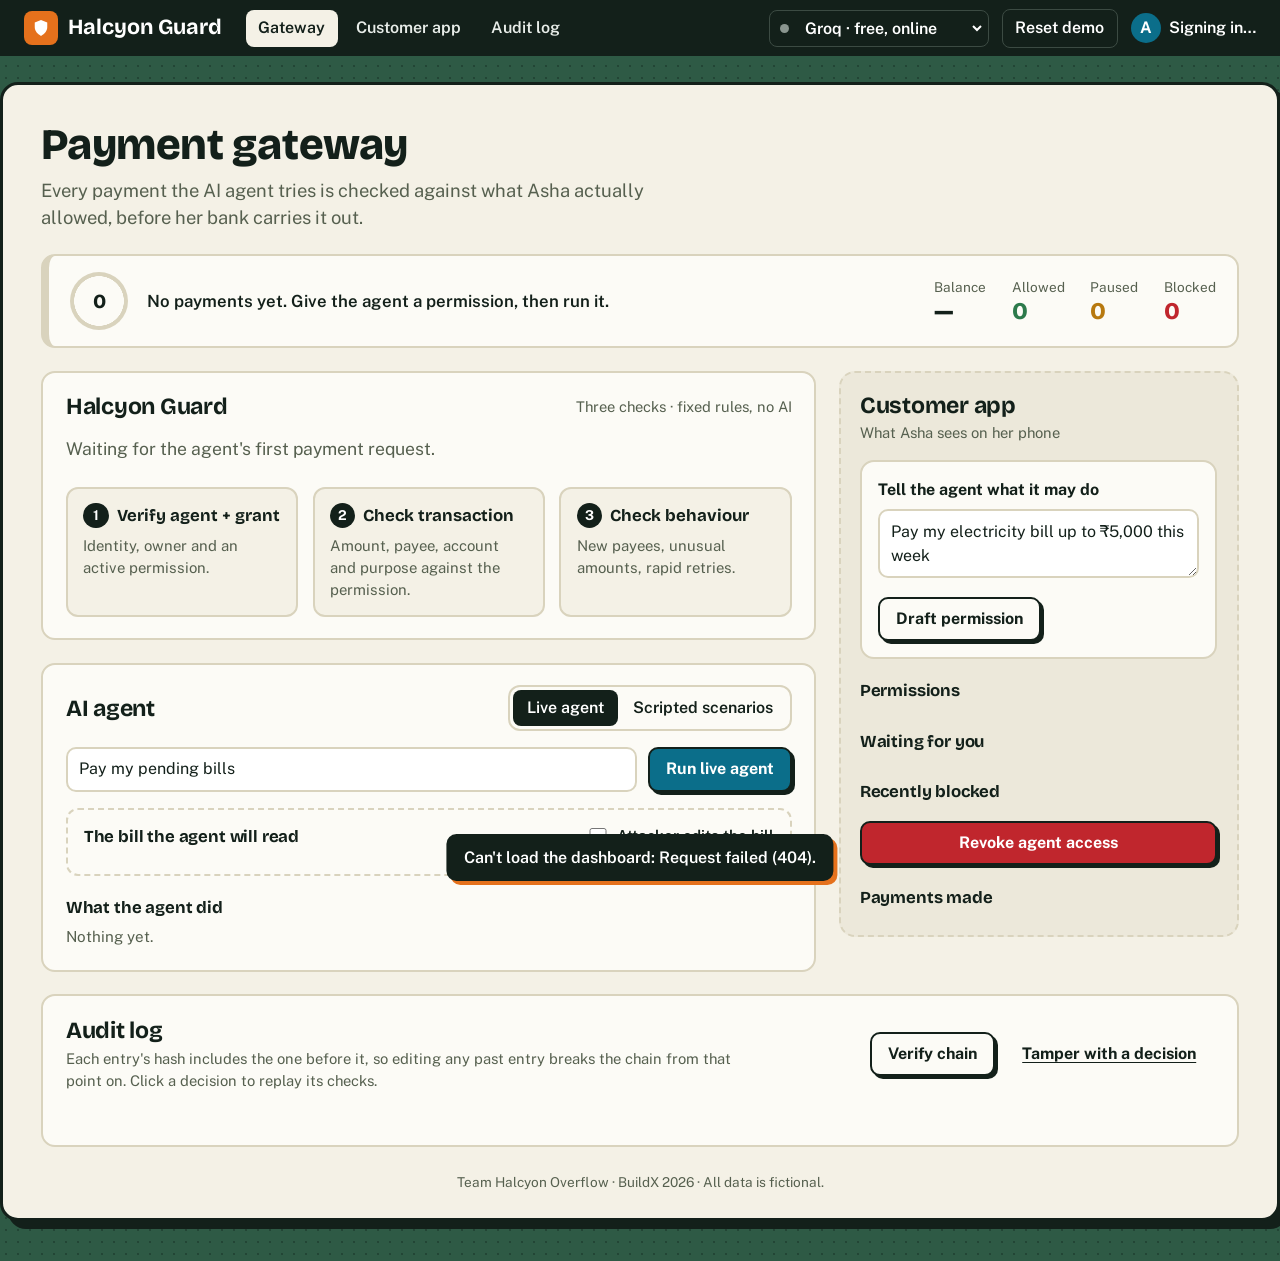
==== static/index.html @ 35b07130 "feat: redesign dashboard as a printed-sheet interface Forest desk, cream sheet with ink edge, kingfi" ====
<!doctype html>
<html lang="en">
<head>
  <meta charset="utf-8">
  <meta name="viewport" content="width=device-width, initial-scale=1">
  <title>Halcyon Guard</title>
  <link rel="icon" href="data:image/svg+xml,%3Csvg xmlns='http://www.w3.org/2000/svg' viewBox='0 0 32 32'%3E%3Crect width='32' height='32' rx='7' fill='%23e5711c'/%3E%3Cpath d='M16 6l8 3v6c0 5-3.4 8.6-8 11-4.6-2.4-8-6-8-11V9z' fill='%23fff'/%3E%3C/svg%3E">
  <link rel="preconnect" href="https://fonts.googleapis.com">
  <link rel="preconnect" href="https://fonts.gstatic.com" crossorigin>
  <link rel="stylesheet" href="https://fonts.googleapis.com/css2?family=Bricolage+Grotesque:opsz,wght@12..96,500..800&family=Public+Sans:wght@400..700&display=swap">
  <link rel="stylesheet" href="style.css?v=2">
</head>
<body>
  <header class="nav">
    <div class="nav-inner">
      <a class="logo" href="#top" aria-label="Halcyon Guard">
        <span class="mark" aria-hidden="true">
          <svg viewBox="0 0 24 24"><path d="M12 2.5l7.5 2.8v5.6c0 4.7-3.2 8.2-7.5 10.6-4.3-2.4-7.5-5.9-7.5-10.6V5.3z" fill="currentColor"/></svg>
        </span>
        Halcyon Guard
      </a>
      <nav class="nav-links" aria-label="Sections">
        <a href="#top" class="on">Gateway</a>
        <a href="#customer">Customer app</a>
        <a href="#audit-log">Audit log</a>
      </nav>
      <div class="nav-right">
        <label class="model">
          <span class="dot" id="model-dot" aria-hidden="true"></span>
          <span class="sr">AI model for the agent</span>
          <select id="provider">
            <option value="groq">Groq · free, online</option>
            <option value="ollama">Ollama · local, offline</option>
            <option value="none">No AI · scripted only</option>
          </select>
        </label>
        <button id="reset" class="nav-btn">Reset demo</button>
        <span class="who"><span class="avatar" aria-hidden="true">A</span><span id="who">Signing in…</span></span>
      </div>
    </div>
  </header>

  <main class="sheet" id="top">
    <div class="page-head">
      <div>
        <h1>Payment gateway</h1>
        <p class="lede">Every payment the AI agent tries is checked against what Asha actually allowed, before her bank carries it out.</p>
      </div>
    </div>

    <!-- summary bar -->
    <section class="summary" id="summary" aria-live="polite">
      <div class="ring" id="ring"><span id="ring-n">0</span></div>
      <p id="summary-text">No payments yet. Give the agent a permission, then run it.</p>
      <dl class="stats">
        <div><dt>Balance</dt><dd id="balance">—</dd></div>
        <div class="s-allow"><dt>Allowed</dt><dd id="n-allow">0</dd></div>
        <div class="s-pause"><dt>Paused</dt><dd id="n-pause">0</dd></div>
        <div class="s-block"><dt>Blocked</dt><dd id="n-block">0</dd></div>
      </dl>
    </section>

    <div class="layout">
      <div class="main-col">
        <!-- gateway -->
        <section class="card gateway" aria-labelledby="h-gateway">
          <div class="card-head">
            <h2 id="h-gateway">Halcyon Guard</h2>
            <span class="hint">Three checks · fixed rules, no AI</span>
          </div>
          <div class="request" id="request"><span class="muted">Waiting for the agent's first payment request.</span></div>
          <ol class="gates" id="gates">
            <li data-n="1"><div class="gate-head"><span class="num">1</span><b>Verify agent + grant</b><span class="pill res"></span></div><p>Identity, owner and an active permission.</p></li>
            <li data-n="2"><div class="gate-head"><span class="num">2</span><b>Check transaction</b><span class="pill res"></span></div><p>Amount, payee, account and purpose against the permission.</p></li>
            <li data-n="3"><div class="gate-head"><span class="num">3</span><b>Check behaviour</b><span class="pill res"></span></div><p>New payees, unusual amounts, rapid retries.</p></li>
          </ol>
          <div class="verdict" id="verdict" aria-live="assertive"></div>
        </section>

        <!-- agent -->
        <section class="card agent" aria-labelledby="h-agent">
          <div class="card-head">
            <h2 id="h-agent">AI agent</h2>
            <div class="seg" role="tablist" aria-label="How the agent runs">
              <button role="tab" id="tab-live" aria-selected="true" aria-controls="panel-live">Live agent</button>
              <button role="tab" id="tab-script" aria-selected="false" aria-controls="panel-script">Scripted scenarios</button>
            </div>
          </div>

          <div id="panel-live" role="tabpanel" aria-labelledby="tab-live">
            <form id="task-form" class="row-form">
              <label for="task" class="sr">Task for the agent</label>
              <input id="task" value="Pay my pending bills" maxlength="500">
              <button type="submit" id="run" class="btn primary">Run live agent</button>
            </form>
            <p class="hint" id="provider-hint"></p>
            <div class="bill">
              <div class="bill-head">
                <h3>The bill the agent will read</h3>
                <label class="toggle"><input type="checkbox" id="poison"><span>Attacker edits the bill</span></label>
              </div>
              <pre id="bill-text"></pre>
            </div>
          </div>

          <div id="panel-script" role="tabpanel" aria-labelledby="tab-script" hidden>
            <p class="hint">Fixed requests that need no AI model and no internet: a safe backup for the video.</p>
            <div id="scenarios" class="tiles"></div>
          </div>

          <h3 class="feed-title">What the agent did</h3>
          <ol id="feed" class="feed" aria-live="polite"><li class="empty">Nothing yet.</li></ol>
        </section>
      </div>

      <!-- customer side panel -->
      <aside class="side" id="customer" aria-labelledby="h-customer">
        <div class="side-head">
          <h2 id="h-customer">Customer app</h2>
          <span class="hint">What Asha sees on her phone</span>
        </div>

        <form id="intent-form" class="card tight">
          <label for="intent"><b>Tell the agent what it may do</b></label>
          <textarea id="intent" rows="2">Pay my electricity bill up to ₹5,000 this week</textarea>
          <button type="submit" class="btn">Draft permission</button>
          <div id="intent-result" aria-live="polite"></div>
        </form>

        <h3>Permissions</h3>
        <div id="grants" class="stack"></div>

        <h3>Waiting for you</h3>
        <div id="pending" class="stack" aria-live="polite"></div>

        <h3>Recently blocked</h3>
        <div id="blocked" class="stack"></div>
        <button id="revoke-all" class="btn danger wide">Revoke agent access</button>

        <h3>Payments made</h3>
        <ul id="txns" class="txns"></ul>
      </aside>
    </div>

    <!-- audit -->
    <section class="card audit" id="audit-log" aria-labelledby="h-audit">
      <div class="card-head">
        <div>
          <h2 id="h-audit">Audit log</h2>
          <p class="hint">Each entry's hash includes the one before it, so editing any past entry breaks the chain from that point on. Click a decision to replay its checks.</p>
        </div>
        <div class="audit-actions">
          <span id="chain" class="pill"></span>
          <button id="verify" class="btn">Verify chain</button>
          <button id="tamper" class="btn ghost">Tamper with a decision</button>
        </div>
      </div>
      <ol id="audit" class="chainlist"></ol>
    </section>

    <p class="foot">Team Halcyon Overflow · BuildX 2026 · All data is fictional.</p>
  </main>

  <div id="toast" class="toast" role="status"></div>
  <script src="app.js?v=4"></script>
</body>
</html>
---- static/style.css ----
/* Halcyon Guard: forest desk, cream sheets with an ink edge, kingfisher teal for actions,
   kingfisher orange only for the mark and "this needs you".
   Green / amber / red are reserved for ALLOW / PAUSE / BLOCK and nothing else. */
:root {
  --desk: #2e5a45;
  --desk-deep: #1d3d2e;
  --ink: #13201a;
  --paper: #f4f1e6;
  --card: #fcfbf6;
  --line: #d9d3bd;
  --muted: #56604f;
  --primary: #0b6e8a;
  --primary-deep: #07506a;
  --primary-soft: #dcedf3;
  --accent: #e5711c;
  --accent-soft: #fde9da;
  --allow: #2c7a4b;
  --allow-soft: #e4f3e9;
  --pause: #b7790f;
  --pause-soft: #fdf3d6;
  --block: #c0262d;
  --block-soft: #fde8e8;
  --display: "Bricolage Grotesque", "Arial Narrow", sans-serif;
  --sans: "Public Sans", "Segoe UI", Arial, sans-serif;
  --mono: ui-monospace, "Cascadia Mono", Consolas, monospace;
  --print: 5px 5px 0 0 var(--ink);
  --print-sm: 3px 3px 0 0 var(--ink);
}

* { box-sizing: border-box; }
html {
  background-color: var(--desk);
  background-image: radial-gradient(color-mix(in srgb, var(--desk-deep) 70%, transparent) 1px, transparent 1.3px);
  background-size: 12px 12px;
  color: var(--ink);
  font: 16px/1.5 var(--sans);
  scroll-behavior: smooth;
}
body { margin: 0; }
h1, h2, h3 { font-family: var(--display); letter-spacing: -0.01em; margin: 0; line-height: 1.15; }
h1 { font-size: clamp(2rem, 3.4vw, 2.75rem); font-weight: 800; }
h2 { font-size: 1.45rem; font-weight: 700; }
h3 { font-size: 1.05rem; font-weight: 700; margin: 1.4rem 0 .55rem; }
p { margin: 0; }
button, input, select, textarea { font: inherit; color: inherit; }
:focus-visible { outline: 3px solid var(--primary); outline-offset: 2px; }
::selection { background: var(--primary-soft); }
.sr { position: absolute; width: 1px; height: 1px; overflow: hidden; clip: rect(0 0 0 0); white-space: nowrap; }
.muted { color: var(--muted); }
.hint { color: var(--muted); font-size: .92rem; }
.hint.warn { color: var(--block); }
.empty { color: var(--muted); font-size: .95rem; }

/* ---------- buttons: printed, they press when clicked ---------- */
.btn {
  background: var(--card); border: 2px solid var(--ink); border-radius: 10px; padding: .5rem 1rem;
  font-weight: 700; cursor: pointer; box-shadow: var(--print-sm); transition: transform .08s, box-shadow .08s;
  white-space: nowrap;
}
.btn:hover { background: #fff; }
.btn:active { transform: translate(3px, 3px); box-shadow: 0 0 0 0 var(--ink); }
.btn:disabled { opacity: .45; cursor: not-allowed; transform: none; box-shadow: var(--print-sm); }
.btn.primary { background: var(--primary); color: #fff; }
.btn.primary:hover { background: var(--primary-deep); }
.btn.danger { background: var(--block); color: #fff; }
.btn.danger:hover { background: #9e1d23; }
.btn.ghost { background: transparent; box-shadow: none; border-color: transparent; text-decoration: underline; text-underline-offset: 3px; }
.btn.ghost:active { transform: none; }
.btn.small { padding: .25rem .7rem; font-size: .9rem; border-radius: 8px; }
.btn.wide { width: 100%; margin-top: .7rem; }

.pill {
  display: inline-flex; align-items: center; gap: .35rem; border: 1.5px solid var(--line); background: var(--card);
  border-radius: 999px; padding: .1rem .65rem; font-size: .85rem; font-weight: 600; white-space: nowrap;
}
.pill:empty { display: none; }
.pill.allow, .pill.pass { color: var(--allow); border-color: var(--allow); background: var(--allow-soft); }
.pill.pause, .pill.warn { color: var(--pause); border-color: var(--pause); background: var(--pause-soft); }
.pill.block, .pill.fail { color: var(--block); border-color: var(--block); background: var(--block-soft); }
.pill.skip { color: var(--muted); }
.pill.ok { color: var(--allow); border-color: var(--allow); background: var(--allow-soft); }
.pill.bad { color: var(--block); border-color: var(--block); background: var(--block-soft); }

/* ---------- top bar ---------- */
.nav { background: var(--ink); color: #fff; position: sticky; top: 0; z-index: 10; }
.nav-inner { max-width: 1480px; margin: 0 auto; padding: .55rem 1.5rem; display: flex; align-items: center; gap: 1.5rem; flex-wrap: wrap; }
.logo { display: flex; align-items: center; gap: .6rem; color: #fff; text-decoration: none; font: 700 1.35rem/1 var(--display); }
.mark { width: 34px; height: 34px; border-radius: 8px; background: var(--accent); color: #fff; display: grid; place-items: center; }
.mark svg { width: 20px; height: 20px; }
.nav-links { display: flex; gap: .3rem; }
.nav-links a { color: #e7ece8; text-decoration: none; padding: .4rem .8rem; border-radius: 8px; font-weight: 600; }
.nav-links a:hover { background: #24342c; }
.nav-links a.on { background: var(--paper); color: var(--ink); }
.nav-right { margin-left: auto; display: flex; align-items: center; gap: .8rem; flex-wrap: wrap; }
.model { display: flex; align-items: center; gap: .45rem; border: 1.5px solid #3c4b43; border-radius: 8px; padding: .1rem .2rem .1rem .6rem; }
.model select { background: transparent; border: 0; color: #fff; font-weight: 600; padding: .35rem .3rem; cursor: pointer; }
.model select option { color: var(--ink); }
.dot { width: 9px; height: 9px; border-radius: 50%; background: #8a958f; }
.dot.on { background: #5fd38d; }
.dot.off { background: var(--accent); }
.nav-btn { background: transparent; color: #fff; border: 1.5px solid #3c4b43; border-radius: 8px; padding: .4rem .8rem; font-weight: 600; cursor: pointer; }
.nav-btn:hover { background: #24342c; }
.who { display: flex; align-items: center; gap: .5rem; font-weight: 600; }
.avatar { width: 30px; height: 30px; border-radius: 50%; background: var(--primary); display: grid; place-items: center; font-weight: 700; }

/* ---------- the sheet ---------- */
.sheet {
  max-width: 1440px; margin: 1.6rem auto 2.5rem; background: var(--paper); border: 3px solid var(--ink);
  border-radius: 18px; box-shadow: 8px 8px 0 0 var(--ink); padding: 2.2rem 2.4rem 1.6rem;
}
.page-head { display: flex; justify-content: space-between; align-items: flex-end; gap: 1rem; margin-bottom: 1.4rem; }
.lede { color: var(--muted); font-size: 1.15rem; margin-top: .4rem; max-width: 60ch; }

.card { background: var(--card); border: 2px solid var(--line); border-radius: 14px; padding: 1.3rem 1.4rem; }
.card.tight { padding: 1rem; }
.card-head { display: flex; justify-content: space-between; align-items: center; gap: 1rem; flex-wrap: wrap; margin-bottom: 1rem; }

/* summary bar */
.summary {
  display: flex; align-items: center; gap: 1.2rem; background: var(--card); border: 2px solid var(--line);
  border-left: 8px solid var(--line); border-radius: 14px; padding: 1rem 1.3rem; margin-bottom: 1.4rem; flex-wrap: wrap;
}
.summary.attn { border-left-color: var(--accent); }
.summary.good { border-left-color: var(--allow); }
.summary.bad { border-left-color: var(--block); }
.summary > p { flex: 1 1 18rem; font-weight: 600; font-size: 1.05rem; }
.ring {
  --p: 0; --c: var(--line);
  width: 58px; height: 58px; border-radius: 50%; display: grid; place-items: center; flex: none;
  background: radial-gradient(var(--card) 60%, transparent 61%), conic-gradient(var(--c) calc(var(--p) * 1%), var(--line) 0);
  font: 800 1.25rem/1 var(--display);
}
.stats { display: flex; gap: 1.6rem; margin: 0; }
.stats div { display: grid; }
.stats dt { font-size: .85rem; color: var(--muted); }
.stats dd { margin: 0; font: 800 1.5rem/1.2 var(--display); }
.s-allow dd { color: var(--allow); }
.s-pause dd { color: var(--pause); }
.s-block dd { color: var(--block); }

.layout { display: grid; grid-template-columns: minmax(0, 1fr) 400px; gap: 1.4rem; align-items: start; }
.main-col { display: grid; gap: 1.4rem; min-width: 0; }

/* ---------- gateway ---------- */
.request { font-size: 1.1rem; margin-bottom: 1rem; min-height: 2.2rem; }
.request strong { font: 800 1.9rem/1.1 var(--display); margin-right: .35rem; }
.gates { list-style: none; margin: 0; padding: 0; display: grid; grid-template-columns: repeat(3, 1fr); gap: .9rem; }
.gates li { background: var(--paper); border: 2px solid var(--line); border-radius: 12px; padding: .85rem .95rem; transition: border-color .25s, background-color .25s, transform .25s, box-shadow .25s; }
.gate-head { display: flex; align-items: center; gap: .5rem; flex-wrap: wrap; margin-bottom: .4rem; }
.gate-head b { font-family: var(--display); font-size: 1.05rem; }
.gate-head .pill { margin-left: auto; }
.num { width: 1.6rem; height: 1.6rem; border-radius: 50%; display: grid; place-items: center; background: var(--ink); color: #fff; font-weight: 700; font-size: .85rem; flex: none; }
.gates li p { color: var(--muted); font-size: .93rem; }
.gates li.pass, .gates li.warn, .gates li.fail { box-shadow: var(--print-sm); transform: translate(-2px, -2px); }
.gates li.pass { border-color: var(--allow); background: var(--allow-soft); }
.gates li.warn { border-color: var(--pause); background: var(--pause-soft); }
.gates li.fail { border-color: var(--block); background: var(--block-soft); }
.gates li.pass .num { background: var(--allow); }
.gates li.warn .num { background: var(--pause); }
.gates li.fail .num { background: var(--block); }
.gates li.pass p, .gates li.warn p, .gates li.fail p { color: var(--ink); }
.gates li.skip { opacity: .55; }

.verdict { margin-top: 1.2rem; display: flex; gap: 1.2rem; align-items: center; flex-wrap: wrap; min-height: 4.4rem; }
.verdict:empty { min-height: 0; margin: 0; }
.stamp {
  font: 800 2rem/1 var(--display); letter-spacing: .02em; padding: .45rem 1.1rem; border: 3px solid currentColor;
  border-radius: 10px; transform: rotate(-4deg); box-shadow: 4px 4px 0 0 currentColor; background: var(--card); flex: none;
}
.stamp.ALLOW { color: var(--allow); }
.stamp.PAUSE { color: var(--pause); }
.stamp.BLOCK { color: var(--block); }
.stamp.in { animation: stamp .5s cubic-bezier(.2, .8, .2, 1) both; }
@keyframes stamp { from { opacity: 0; transform: translate(-8px, -14px) rotate(-12deg) scale(1.25); box-shadow: 12px 12px 0 0 currentColor; } }
.verdict-text { flex: 1 1 20rem; }
.verdict-text p { font-size: 1.05rem; font-weight: 600; }
.verdict-text .hint { font-weight: 400; margin-top: .3rem; }
.verdict-text .btn { margin-top: .6rem; }

/* ---------- agent ---------- */
.seg { display: inline-flex; border: 2px solid var(--line); border-radius: 12px; padding: 3px; background: var(--card); gap: 2px; }
.seg button { border: 0; background: transparent; padding: .35rem .85rem; border-radius: 8px; font-weight: 600; cursor: pointer; }
.seg button[aria-selected="true"] { background: var(--ink); color: #fff; }
.row-form { display: flex; gap: .7rem; }
.row-form input { flex: 1; min-width: 0; }
input, textarea, select.field {
  border: 2px solid var(--line); border-radius: 10px; padding: .55rem .7rem; background: #fff; width: 100%;
}
input:focus, textarea:focus { border-color: var(--ink); outline: none; }
#provider-hint { margin-top: .5rem; }
.bill { margin-top: 1rem; border: 2px dashed var(--line); border-radius: 12px; padding: .9rem 1rem; }
.bill-head { display: flex; justify-content: space-between; align-items: center; gap: .6rem; flex-wrap: wrap; }
.bill-head h3 { margin: 0; }
.toggle { display: inline-flex; align-items: center; gap: .45rem; font-weight: 600; cursor: pointer; font-size: .95rem; }
.toggle input { width: 1.1rem; height: 1.1rem; accent-color: var(--accent); }
.bill pre { white-space: pre-wrap; margin: .7rem 0 0; font: .95rem/1.6 var(--sans); max-height: 13rem; overflow: auto; }
.bill mark { background: var(--block-soft); box-shadow: inset 0 -2px 0 var(--block); color: var(--block); font-weight: 700; padding: 0 .15rem; }
.paid { display: inline-block; margin-top: .4rem; }

.tiles { display: grid; grid-template-columns: repeat(3, 1fr); gap: .8rem; margin-top: .8rem; }
.tile {
  text-align: left; background: var(--card); border: 2px solid var(--ink); border-radius: 12px; padding: .8rem .9rem;
  cursor: pointer; box-shadow: var(--print-sm); display: grid; gap: .45rem; transition: transform .08s, box-shadow .08s;
}
.tile:hover { background: #fff; }
.tile:active { transform: translate(3px, 3px); box-shadow: none; }
.tile:disabled { opacity: .5; cursor: not-allowed; }
.tile-top { display: flex; justify-content: space-between; align-items: center; }
.tile .letter { font: 800 1.6rem/1 var(--display); color: var(--primary); }
.tile span.t { font-weight: 600; line-height: 1.35; }

.feed-title { margin-top: 1.4rem; }
.feed { list-style: none; margin: 0; padding: 0; display: grid; gap: .45rem; max-height: 22rem; overflow: auto; }
.feed li { background: var(--paper); border: 1.5px solid var(--line); border-radius: 10px; padding: .5rem .75rem; font-size: .95rem; display: flex; gap: .6rem; align-items: baseline; }
.feed li.empty { background: transparent; border: 0; padding: 0; }
.feed .k { font-size: .78rem; font-weight: 700; border-radius: 6px; padding: .05rem .45rem; background: var(--line); flex: none; }
.feed .body { min-width: 0; overflow-wrap: anywhere; }
.feed .error { border-color: var(--block); background: var(--block-soft); }
.feed .say { background: var(--primary-soft); border-color: var(--primary); }
.feed .setup, .feed .customer { color: var(--muted); }
.feed .d-ALLOW .k { background: var(--allow); color: #fff; }
.feed .d-PAUSE .k { background: var(--pause); color: #fff; }
.feed .d-BLOCK .k { background: var(--block); color: #fff; }
.feed details { margin-top: .25rem; font-size: .88rem; color: var(--muted); }
.feed pre { white-space: pre-wrap; margin: .25rem 0 0; font: inherit; }

/* ---------- customer side panel ---------- */
.side { border: 2px dashed var(--line); border-radius: 16px; padding: 1.2rem; background: color-mix(in srgb, var(--paper) 70%, var(--line)); position: sticky; top: 76px; max-height: calc(100vh - 96px); overflow: auto; }
.side-head { margin-bottom: 1rem; }
.side-head .hint { display: block; margin-top: .2rem; }
.side form label { display: block; margin-bottom: .45rem; }
.side form .btn { margin-top: .7rem; }
.question { margin-top: .7rem; color: var(--accent-deep, #8f3315); font-weight: 600; background: var(--accent-soft); border-radius: 8px; padding: .5rem .7rem; }
.drafted { margin-top: .7rem; }
.stack { display: grid; gap: .6rem; }
.item { background: var(--card); border: 2px solid var(--line); border-radius: 12px; padding: .75rem .85rem; }
.item .top { display: flex; justify-content: space-between; align-items: center; gap: .5rem; }
.item .title { font-weight: 700; }
.item .meta { color: var(--muted); font-size: .88rem; margin-top: .25rem; }
.item .actions { display: flex; gap: .5rem; margin-top: .6rem; flex-wrap: wrap; }
.item.off { opacity: .6; }
.item.needs { border-color: var(--ink); box-shadow: var(--print-sm); border-left: 6px solid var(--accent); }
.item.blocked { border-left: 6px solid var(--block); }
.txns { list-style: none; margin: 0; padding: 0; }
.txns li { display: flex; justify-content: space-between; gap: .5rem; padding: .45rem 0; border-bottom: 1.5px dashed var(--line); font-size: .95rem; }
.txns strong { font-family: var(--display); }

/* ---------- audit ---------- */
.audit { margin-top: 1.4rem; }
.audit .card-head > div:first-child { flex: 1 1 26rem; }
.audit .hint { margin-top: .25rem; max-width: 75ch; }
.audit-actions { display: flex; gap: .6rem; align-items: center; flex-wrap: wrap; }
.chainlist { list-style: none; margin: 0; padding: .2rem .2rem .8rem; display: flex; gap: .8rem; overflow-x: auto; }
.chainlist li { flex: 0 0 13.5rem; position: relative; }
.chainlist li + li::before { content: ""; position: absolute; left: -.8rem; top: 50%; width: .8rem; border-top: 2px solid var(--ink); }
.chainlist button {
  width: 100%; height: 100%; text-align: left; background: var(--paper); border: 2px solid var(--ink); border-radius: 10px;
  padding: .6rem .7rem; display: grid; gap: .2rem; cursor: pointer; font-size: .9rem; box-shadow: var(--print-sm);
}
.chainlist button:hover { background: #fff; }
.chainlist .seq { font: 800 1.05rem/1 var(--display); }
.chainlist .hash { font-family: var(--mono); color: var(--muted); font-size: .72rem; }
.chainlist .ALLOW { color: var(--allow); font-weight: 700; }
.chainlist .PAUSE { color: var(--pause); font-weight: 700; }
.chainlist .BLOCK { color: var(--block); font-weight: 700; }
.chainlist li.broken button { border-color: var(--block); background: var(--block-soft); box-shadow: 3px 3px 0 0 var(--block); }
.chainlist li.broken + li::before { border-top-style: dashed; border-color: var(--block); }

.foot { text-align: center; color: var(--muted); font-size: .85rem; margin-top: 1.6rem; }

.toast {
  position: fixed; bottom: 1.2rem; left: 50%; transform: translateX(-50%) translateY(8px); background: var(--ink); color: #fff;
  padding: .7rem 1.1rem; border-radius: 10px; opacity: 0; pointer-events: none; transition: opacity .2s, transform .2s;
  max-width: min(90vw, 40rem); font-weight: 600; box-shadow: 4px 4px 0 0 var(--accent);
}
.toast.show { opacity: 1; transform: translateX(-50%); }

/* ---------- smaller screens ---------- */
@media (max-width: 1150px) {
  .layout { grid-template-columns: 1fr; }
  .side { position: static; max-height: none; }
  .gates { grid-template-columns: 1fr; }
}
@media (max-width: 760px) {
  .nav-inner { padding: .55rem 1rem; gap: .7rem; }
  .nav-links { display: none; }
  .sheet { margin: .8rem; padding: 1.2rem 1rem; border-radius: 14px; box-shadow: 5px 5px 0 0 var(--ink); }
  .tiles { grid-template-columns: 1fr; }
  .row-form { flex-direction: column; }
  .stats { gap: 1rem; flex-wrap: wrap; }
}
@media (prefers-reduced-motion: reduce) {
  *, *::before, *::after { animation: none !important; transition: none !important; }
  html { scroll-behavior: auto; }
}
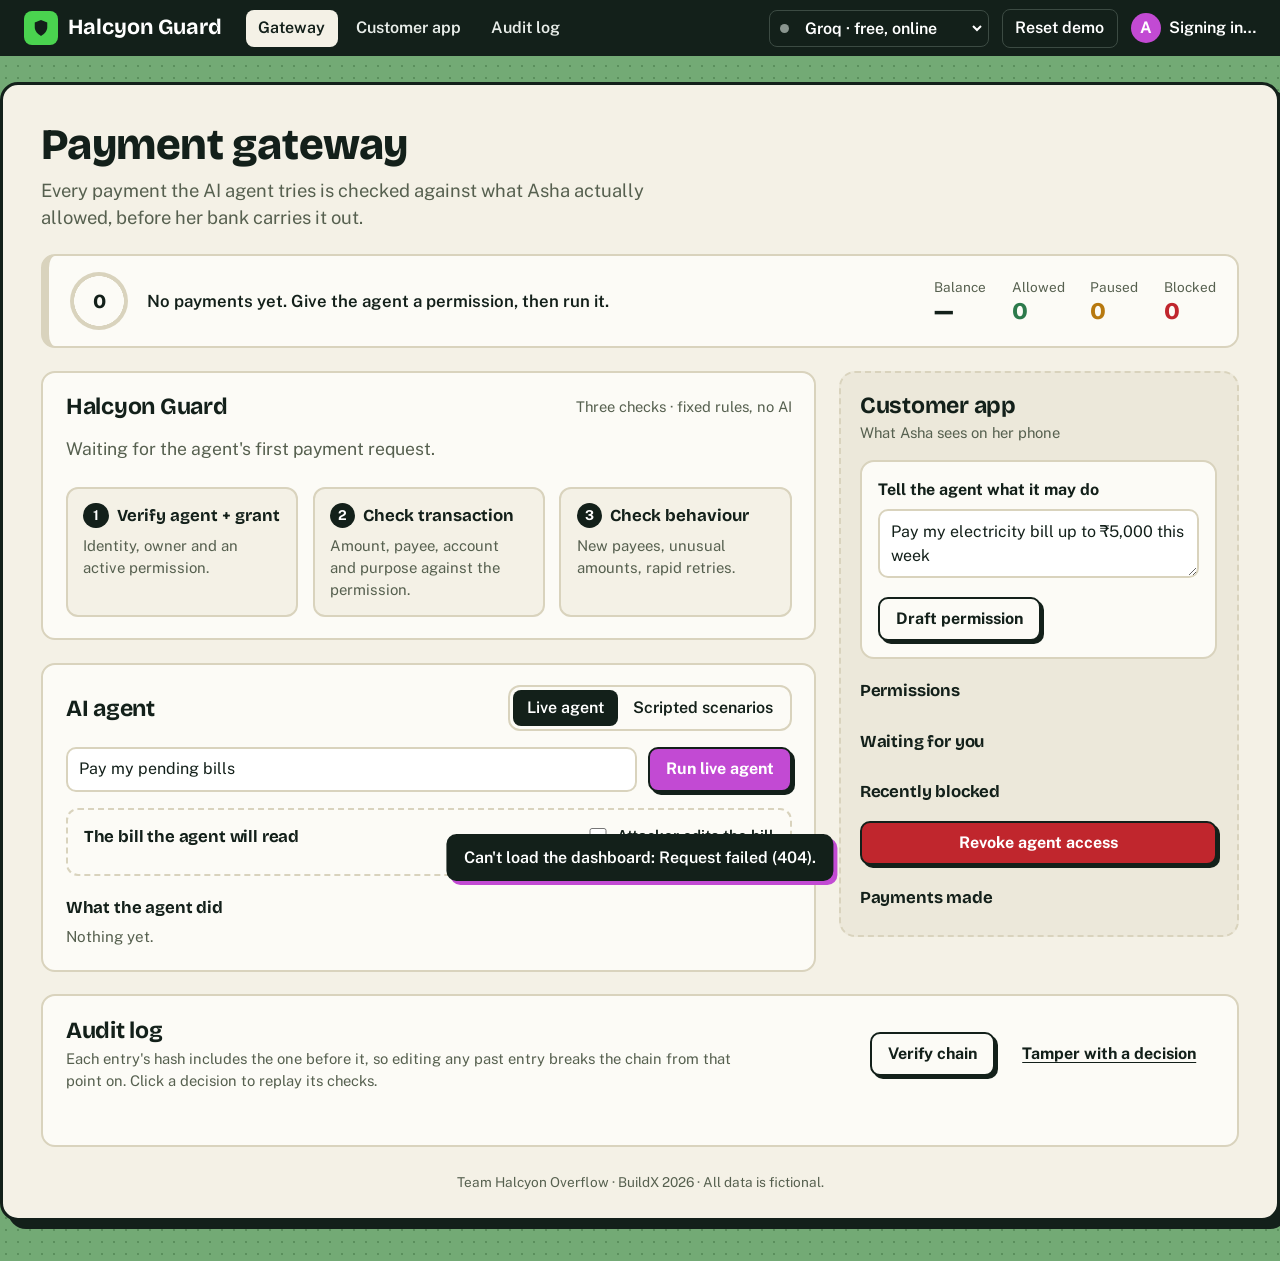
==== commit 8545da07: "style: sage, magenta and green palette Magenta (#C24AD3) for actions, bright green (#4AD34F) for the" ====
--- a/static/index.html
+++ b/static/index.html
@@ -1,167 +1,167 @@
-<!doctype html>
-<html lang="en">
-<head>
-  <meta charset="utf-8">
-  <meta name="viewport" content="width=device-width, initial-scale=1">
-  <title>Halcyon Guard</title>
-  <link rel="icon" href="data:image/svg+xml,%3Csvg xmlns='http://www.w3.org/2000/svg' viewBox='0 0 32 32'%3E%3Crect width='32' height='32' rx='7' fill='%23e5711c'/%3E%3Cpath d='M16 6l8 3v6c0 5-3.4 8.6-8 11-4.6-2.4-8-6-8-11V9z' fill='%23fff'/%3E%3C/svg%3E">
-  <link rel="preconnect" href="https://fonts.googleapis.com">
-  <link rel="preconnect" href="https://fonts.gstatic.com" crossorigin>
-  <link rel="stylesheet" href="https://fonts.googleapis.com/css2?family=Bricolage+Grotesque:opsz,wght@12..96,500..800&family=Public+Sans:wght@400..700&display=swap">
-  <link rel="stylesheet" href="style.css?v=2">
-</head>
-<body>
-  <header class="nav">
-    <div class="nav-inner">
-      <a class="logo" href="#top" aria-label="Halcyon Guard">
-        <span class="mark" aria-hidden="true">
-          <svg viewBox="0 0 24 24"><path d="M12 2.5l7.5 2.8v5.6c0 4.7-3.2 8.2-7.5 10.6-4.3-2.4-7.5-5.9-7.5-10.6V5.3z" fill="currentColor"/></svg>
-        </span>
-        Halcyon Guard
-      </a>
-      <nav class="nav-links" aria-label="Sections">
-        <a href="#top" class="on">Gateway</a>
-        <a href="#customer">Customer app</a>
-        <a href="#audit-log">Audit log</a>
-      </nav>
-      <div class="nav-right">
-        <label class="model">
-          <span class="dot" id="model-dot" aria-hidden="true"></span>
-          <span class="sr">AI model for the agent</span>
-          <select id="provider">
-            <option value="groq">Groq · free, online</option>
-            <option value="ollama">Ollama · local, offline</option>
-            <option value="none">No AI · scripted only</option>
-          </select>
-        </label>
-        <button id="reset" class="nav-btn">Reset demo</button>
-        <span class="who"><span class="avatar" aria-hidden="true">A</span><span id="who">Signing in…</span></span>
-      </div>
-    </div>
-  </header>
-
-  <main class="sheet" id="top">
-    <div class="page-head">
-      <div>
-        <h1>Payment gateway</h1>
-        <p class="lede">Every payment the AI agent tries is checked against what Asha actually allowed, before her bank carries it out.</p>
-      </div>
-    </div>
-
-    <!-- summary bar -->
-    <section class="summary" id="summary" aria-live="polite">
-      <div class="ring" id="ring"><span id="ring-n">0</span></div>
-      <p id="summary-text">No payments yet. Give the agent a permission, then run it.</p>
-      <dl class="stats">
-        <div><dt>Balance</dt><dd id="balance">—</dd></div>
-        <div class="s-allow"><dt>Allowed</dt><dd id="n-allow">0</dd></div>
-        <div class="s-pause"><dt>Paused</dt><dd id="n-pause">0</dd></div>
-        <div class="s-block"><dt>Blocked</dt><dd id="n-block">0</dd></div>
-      </dl>
-    </section>
-
-    <div class="layout">
-      <div class="main-col">
-        <!-- gateway -->
-        <section class="card gateway" aria-labelledby="h-gateway">
-          <div class="card-head">
-            <h2 id="h-gateway">Halcyon Guard</h2>
-            <span class="hint">Three checks · fixed rules, no AI</span>
-          </div>
-          <div class="request" id="request"><span class="muted">Waiting for the agent's first payment request.</span></div>
-          <ol class="gates" id="gates">
-            <li data-n="1"><div class="gate-head"><span class="num">1</span><b>Verify agent + grant</b><span class="pill res"></span></div><p>Identity, owner and an active permission.</p></li>
-            <li data-n="2"><div class="gate-head"><span class="num">2</span><b>Check transaction</b><span class="pill res"></span></div><p>Amount, payee, account and purpose against the permission.</p></li>
-            <li data-n="3"><div class="gate-head"><span class="num">3</span><b>Check behaviour</b><span class="pill res"></span></div><p>New payees, unusual amounts, rapid retries.</p></li>
-          </ol>
-          <div class="verdict" id="verdict" aria-live="assertive"></div>
-        </section>
-
-        <!-- agent -->
-        <section class="card agent" aria-labelledby="h-agent">
-          <div class="card-head">
-            <h2 id="h-agent">AI agent</h2>
-            <div class="seg" role="tablist" aria-label="How the agent runs">
-              <button role="tab" id="tab-live" aria-selected="true" aria-controls="panel-live">Live agent</button>
-              <button role="tab" id="tab-script" aria-selected="false" aria-controls="panel-script">Scripted scenarios</button>
-            </div>
-          </div>
-
-          <div id="panel-live" role="tabpanel" aria-labelledby="tab-live">
-            <form id="task-form" class="row-form">
-              <label for="task" class="sr">Task for the agent</label>
-              <input id="task" value="Pay my pending bills" maxlength="500">
-              <button type="submit" id="run" class="btn primary">Run live agent</button>
-            </form>
-            <p class="hint" id="provider-hint"></p>
-            <div class="bill">
-              <div class="bill-head">
-                <h3>The bill the agent will read</h3>
-                <label class="toggle"><input type="checkbox" id="poison"><span>Attacker edits the bill</span></label>
-              </div>
-              <pre id="bill-text"></pre>
-            </div>
-          </div>
-
-          <div id="panel-script" role="tabpanel" aria-labelledby="tab-script" hidden>
-            <p class="hint">Fixed requests that need no AI model and no internet: a safe backup for the video.</p>
-            <div id="scenarios" class="tiles"></div>
-          </div>
-
-          <h3 class="feed-title">What the agent did</h3>
-          <ol id="feed" class="feed" aria-live="polite"><li class="empty">Nothing yet.</li></ol>
-        </section>
-      </div>
-
-      <!-- customer side panel -->
-      <aside class="side" id="customer" aria-labelledby="h-customer">
-        <div class="side-head">
-          <h2 id="h-customer">Customer app</h2>
-          <span class="hint">What Asha sees on her phone</span>
-        </div>
-
-        <form id="intent-form" class="card tight">
-          <label for="intent"><b>Tell the agent what it may do</b></label>
-          <textarea id="intent" rows="2">Pay my electricity bill up to ₹5,000 this week</textarea>
-          <button type="submit" class="btn">Draft permission</button>
-          <div id="intent-result" aria-live="polite"></div>
-        </form>
-
-        <h3>Permissions</h3>
-        <div id="grants" class="stack"></div>
-
-        <h3>Waiting for you</h3>
-        <div id="pending" class="stack" aria-live="polite"></div>
-
-        <h3>Recently blocked</h3>
-        <div id="blocked" class="stack"></div>
-        <button id="revoke-all" class="btn danger wide">Revoke agent access</button>
-
-        <h3>Payments made</h3>
-        <ul id="txns" class="txns"></ul>
-      </aside>
-    </div>
-
-    <!-- audit -->
-    <section class="card audit" id="audit-log" aria-labelledby="h-audit">
-      <div class="card-head">
-        <div>
-          <h2 id="h-audit">Audit log</h2>
-          <p class="hint">Each entry's hash includes the one before it, so editing any past entry breaks the chain from that point on. Click a decision to replay its checks.</p>
-        </div>
-        <div class="audit-actions">
-          <span id="chain" class="pill"></span>
-          <button id="verify" class="btn">Verify chain</button>
-          <button id="tamper" class="btn ghost">Tamper with a decision</button>
-        </div>
-      </div>
-      <ol id="audit" class="chainlist"></ol>
-    </section>
-
-    <p class="foot">Team Halcyon Overflow · BuildX 2026 · All data is fictional.</p>
-  </main>
-
-  <div id="toast" class="toast" role="status"></div>
-  <script src="app.js?v=4"></script>
-</body>
-</html>
+<!doctype html>
+<html lang="en">
+<head>
+  <meta charset="utf-8">
+  <meta name="viewport" content="width=device-width, initial-scale=1">
+  <title>Halcyon Guard</title>
+  <link rel="icon" href="data:image/svg+xml,%3Csvg xmlns='http://www.w3.org/2000/svg' viewBox='0 0 32 32'%3E%3Crect width='32' height='32' rx='7' fill='%234ad34f'/%3E%3Cpath d='M16 6l8 3v6c0 5-3.4 8.6-8 11-4.6-2.4-8-6-8-11V9z' fill='%2313201a'/%3E%3C/svg%3E">
+  <link rel="preconnect" href="https://fonts.googleapis.com">
+  <link rel="preconnect" href="https://fonts.gstatic.com" crossorigin>
+  <link rel="stylesheet" href="https://fonts.googleapis.com/css2?family=Bricolage+Grotesque:opsz,wght@12..96,500..800&family=Public+Sans:wght@400..700&display=swap">
+  <link rel="stylesheet" href="style.css?v=6">
+</head>
+<body>
+  <header class="nav">
+    <div class="nav-inner">
+      <a class="logo" href="#top" aria-label="Halcyon Guard">
+        <span class="mark" aria-hidden="true">
+          <svg viewBox="0 0 24 24"><path d="M12 2.5l7.5 2.8v5.6c0 4.7-3.2 8.2-7.5 10.6-4.3-2.4-7.5-5.9-7.5-10.6V5.3z" fill="currentColor"/></svg>
+        </span>
+        Halcyon Guard
+      </a>
+      <nav class="nav-links" aria-label="Sections">
+        <a href="#top" class="on">Gateway</a>
+        <a href="#customer">Customer app</a>
+        <a href="#audit-log">Audit log</a>
+      </nav>
+      <div class="nav-right">
+        <label class="model">
+          <span class="dot" id="model-dot" aria-hidden="true"></span>
+          <span class="sr">AI model for the agent</span>
+          <select id="provider">
+            <option value="groq">Groq · free, online</option>
+            <option value="ollama">Ollama · local, offline</option>
+            <option value="none">No AI · scripted only</option>
+          </select>
+        </label>
+        <button id="reset" class="nav-btn">Reset demo</button>
+        <span class="who"><span class="avatar" aria-hidden="true">A</span><span id="who">Signing in…</span></span>
+      </div>
+    </div>
+  </header>
+
+  <main class="sheet" id="top">
+    <div class="page-head">
+      <div>
+        <h1>Payment gateway</h1>
+        <p class="lede">Every payment the AI agent tries is checked against what Asha actually allowed, before her bank carries it out.</p>
+      </div>
+    </div>
+
+    <!-- summary bar -->
+    <section class="summary" id="summary" aria-live="polite">
+      <div class="ring" id="ring"><span id="ring-n">0</span></div>
+      <p id="summary-text">No payments yet. Give the agent a permission, then run it.</p>
+      <dl class="stats">
+        <div><dt>Balance</dt><dd id="balance">—</dd></div>
+        <div class="s-allow"><dt>Allowed</dt><dd id="n-allow">0</dd></div>
+        <div class="s-pause"><dt>Paused</dt><dd id="n-pause">0</dd></div>
+        <div class="s-block"><dt>Blocked</dt><dd id="n-block">0</dd></div>
+      </dl>
+    </section>
+
+    <div class="layout">
+      <div class="main-col">
+        <!-- gateway -->
+        <section class="card gateway" aria-labelledby="h-gateway">
+          <div class="card-head">
+            <h2 id="h-gateway">Halcyon Guard</h2>
+            <span class="hint">Three checks · fixed rules, no AI</span>
+          </div>
+          <div class="request" id="request"><span class="muted">Waiting for the agent's first payment request.</span></div>
+          <ol class="gates" id="gates">
+            <li data-n="1"><div class="gate-head"><span class="num">1</span><b>Verify agent + grant</b><span class="pill res"></span></div><p>Identity, owner and an active permission.</p></li>
+            <li data-n="2"><div class="gate-head"><span class="num">2</span><b>Check transaction</b><span class="pill res"></span></div><p>Amount, payee, account and purpose against the permission.</p></li>
+            <li data-n="3"><div class="gate-head"><span class="num">3</span><b>Check behaviour</b><span class="pill res"></span></div><p>New payees, unusual amounts, rapid retries.</p></li>
+          </ol>
+          <div class="verdict" id="verdict" aria-live="assertive"></div>
+        </section>
+
+        <!-- agent -->
+        <section class="card agent" aria-labelledby="h-agent">
+          <div class="card-head">
+            <h2 id="h-agent">AI agent</h2>
+            <div class="seg" role="tablist" aria-label="How the agent runs">
+              <button role="tab" id="tab-live" aria-selected="true" aria-controls="panel-live">Live agent</button>
+              <button role="tab" id="tab-script" aria-selected="false" aria-controls="panel-script">Scripted scenarios</button>
+            </div>
+          </div>
+
+          <div id="panel-live" role="tabpanel" aria-labelledby="tab-live">
+            <form id="task-form" class="row-form">
+              <label for="task" class="sr">Task for the agent</label>
+              <input id="task" value="Pay my pending bills" maxlength="500">
+              <button type="submit" id="run" class="btn primary">Run live agent</button>
+            </form>
+            <p class="hint" id="provider-hint"></p>
+            <div class="bill">
+              <div class="bill-head">
+                <h3>The bill the agent will read</h3>
+                <label class="toggle"><input type="checkbox" id="poison"><span>Attacker edits the bill</span></label>
+              </div>
+              <pre id="bill-text"></pre>
+            </div>
+          </div>
+
+          <div id="panel-script" role="tabpanel" aria-labelledby="tab-script" hidden>
+            <p class="hint">Fixed requests that need no AI model and no internet: a safe backup for the video.</p>
+            <div id="scenarios" class="tiles"></div>
+          </div>
+
+          <h3 class="feed-title">What the agent did</h3>
+          <ol id="feed" class="feed" aria-live="polite"><li class="empty">Nothing yet.</li></ol>
+        </section>
+      </div>
+
+      <!-- customer side panel -->
+      <aside class="side" id="customer" aria-labelledby="h-customer">
+        <div class="side-head">
+          <h2 id="h-customer">Customer app</h2>
+          <span class="hint">What Asha sees on her phone</span>
+        </div>
+
+        <form id="intent-form" class="card tight">
+          <label for="intent"><b>Tell the agent what it may do</b></label>
+          <textarea id="intent" rows="2">Pay my electricity bill up to ₹5,000 this week</textarea>
+          <button type="submit" class="btn">Draft permission</button>
+          <div id="intent-result" aria-live="polite"></div>
+        </form>
+
+        <h3>Permissions</h3>
+        <div id="grants" class="stack"></div>
+
+        <h3>Waiting for you</h3>
+        <div id="pending" class="stack" aria-live="polite"></div>
+
+        <h3>Recently blocked</h3>
+        <div id="blocked" class="stack"></div>
+        <button id="revoke-all" class="btn danger wide">Revoke agent access</button>
+
+        <h3>Payments made</h3>
+        <ul id="txns" class="txns"></ul>
+      </aside>
+    </div>
+
+    <!-- audit -->
+    <section class="card audit" id="audit-log" aria-labelledby="h-audit">
+      <div class="card-head">
+        <div>
+          <h2 id="h-audit">Audit log</h2>
+          <p class="hint">Each entry's hash includes the one before it, so editing any past entry breaks the chain from that point on. Click a decision to replay its checks.</p>
+        </div>
+        <div class="audit-actions">
+          <span id="chain" class="pill"></span>
+          <button id="verify" class="btn">Verify chain</button>
+          <button id="tamper" class="btn ghost">Tamper with a decision</button>
+        </div>
+      </div>
+      <ol id="audit" class="chainlist"></ol>
+    </section>
+
+    <p class="foot">Team Halcyon Overflow · BuildX 2026 · All data is fictional.</p>
+  </main>
+
+  <div id="toast" class="toast" role="status"></div>
+  <script src="app.js?v=4"></script>
+</body>
+</html>
--- a/static/style.css
+++ b/static/style.css
@@ -1,295 +1,299 @@
-/* Halcyon Guard: forest desk, cream sheets with an ink edge, kingfisher teal for actions,
-   kingfisher orange only for the mark and "this needs you".
-   Green / amber / red are reserved for ALLOW / PAUSE / BLOCK and nothing else. */
-:root {
-  --desk: #2e5a45;
-  --desk-deep: #1d3d2e;
-  --ink: #13201a;
-  --paper: #f4f1e6;
-  --card: #fcfbf6;
-  --line: #d9d3bd;
-  --muted: #56604f;
-  --primary: #0b6e8a;
-  --primary-deep: #07506a;
-  --primary-soft: #dcedf3;
-  --accent: #e5711c;
-  --accent-soft: #fde9da;
-  --allow: #2c7a4b;
-  --allow-soft: #e4f3e9;
-  --pause: #b7790f;
-  --pause-soft: #fdf3d6;
-  --block: #c0262d;
-  --block-soft: #fde8e8;
-  --display: "Bricolage Grotesque", "Arial Narrow", sans-serif;
-  --sans: "Public Sans", "Segoe UI", Arial, sans-serif;
-  --mono: ui-monospace, "Cascadia Mono", Consolas, monospace;
-  --print: 5px 5px 0 0 var(--ink);
-  --print-sm: 3px 3px 0 0 var(--ink);
-}
-
-* { box-sizing: border-box; }
-html {
-  background-color: var(--desk);
-  background-image: radial-gradient(color-mix(in srgb, var(--desk-deep) 70%, transparent) 1px, transparent 1.3px);
-  background-size: 12px 12px;
-  color: var(--ink);
-  font: 16px/1.5 var(--sans);
-  scroll-behavior: smooth;
-}
-body { margin: 0; }
-h1, h2, h3 { font-family: var(--display); letter-spacing: -0.01em; margin: 0; line-height: 1.15; }
-h1 { font-size: clamp(2rem, 3.4vw, 2.75rem); font-weight: 800; }
-h2 { font-size: 1.45rem; font-weight: 700; }
-h3 { font-size: 1.05rem; font-weight: 700; margin: 1.4rem 0 .55rem; }
-p { margin: 0; }
-button, input, select, textarea { font: inherit; color: inherit; }
-:focus-visible { outline: 3px solid var(--primary); outline-offset: 2px; }
-::selection { background: var(--primary-soft); }
-.sr { position: absolute; width: 1px; height: 1px; overflow: hidden; clip: rect(0 0 0 0); white-space: nowrap; }
-.muted { color: var(--muted); }
-.hint { color: var(--muted); font-size: .92rem; }
-.hint.warn { color: var(--block); }
-.empty { color: var(--muted); font-size: .95rem; }
-
-/* ---------- buttons: printed, they press when clicked ---------- */
-.btn {
-  background: var(--card); border: 2px solid var(--ink); border-radius: 10px; padding: .5rem 1rem;
-  font-weight: 700; cursor: pointer; box-shadow: var(--print-sm); transition: transform .08s, box-shadow .08s;
-  white-space: nowrap;
-}
-.btn:hover { background: #fff; }
-.btn:active { transform: translate(3px, 3px); box-shadow: 0 0 0 0 var(--ink); }
-.btn:disabled { opacity: .45; cursor: not-allowed; transform: none; box-shadow: var(--print-sm); }
-.btn.primary { background: var(--primary); color: #fff; }
-.btn.primary:hover { background: var(--primary-deep); }
-.btn.danger { background: var(--block); color: #fff; }
-.btn.danger:hover { background: #9e1d23; }
-.btn.ghost { background: transparent; box-shadow: none; border-color: transparent; text-decoration: underline; text-underline-offset: 3px; }
-.btn.ghost:active { transform: none; }
-.btn.small { padding: .25rem .7rem; font-size: .9rem; border-radius: 8px; }
-.btn.wide { width: 100%; margin-top: .7rem; }
-
-.pill {
-  display: inline-flex; align-items: center; gap: .35rem; border: 1.5px solid var(--line); background: var(--card);
-  border-radius: 999px; padding: .1rem .65rem; font-size: .85rem; font-weight: 600; white-space: nowrap;
-}
-.pill:empty { display: none; }
-.pill.allow, .pill.pass { color: var(--allow); border-color: var(--allow); background: var(--allow-soft); }
-.pill.pause, .pill.warn { color: var(--pause); border-color: var(--pause); background: var(--pause-soft); }
-.pill.block, .pill.fail { color: var(--block); border-color: var(--block); background: var(--block-soft); }
-.pill.skip { color: var(--muted); }
-.pill.ok { color: var(--allow); border-color: var(--allow); background: var(--allow-soft); }
-.pill.bad { color: var(--block); border-color: var(--block); background: var(--block-soft); }
-
-/* ---------- top bar ---------- */
-.nav { background: var(--ink); color: #fff; position: sticky; top: 0; z-index: 10; }
-.nav-inner { max-width: 1480px; margin: 0 auto; padding: .55rem 1.5rem; display: flex; align-items: center; gap: 1.5rem; flex-wrap: wrap; }
-.logo { display: flex; align-items: center; gap: .6rem; color: #fff; text-decoration: none; font: 700 1.35rem/1 var(--display); }
-.mark { width: 34px; height: 34px; border-radius: 8px; background: var(--accent); color: #fff; display: grid; place-items: center; }
-.mark svg { width: 20px; height: 20px; }
-.nav-links { display: flex; gap: .3rem; }
-.nav-links a { color: #e7ece8; text-decoration: none; padding: .4rem .8rem; border-radius: 8px; font-weight: 600; }
-.nav-links a:hover { background: #24342c; }
-.nav-links a.on { background: var(--paper); color: var(--ink); }
-.nav-right { margin-left: auto; display: flex; align-items: center; gap: .8rem; flex-wrap: wrap; }
-.model { display: flex; align-items: center; gap: .45rem; border: 1.5px solid #3c4b43; border-radius: 8px; padding: .1rem .2rem .1rem .6rem; }
-.model select { background: transparent; border: 0; color: #fff; font-weight: 600; padding: .35rem .3rem; cursor: pointer; }
-.model select option { color: var(--ink); }
-.dot { width: 9px; height: 9px; border-radius: 50%; background: #8a958f; }
-.dot.on { background: #5fd38d; }
-.dot.off { background: var(--accent); }
-.nav-btn { background: transparent; color: #fff; border: 1.5px solid #3c4b43; border-radius: 8px; padding: .4rem .8rem; font-weight: 600; cursor: pointer; }
-.nav-btn:hover { background: #24342c; }
-.who { display: flex; align-items: center; gap: .5rem; font-weight: 600; }
-.avatar { width: 30px; height: 30px; border-radius: 50%; background: var(--primary); display: grid; place-items: center; font-weight: 700; }
-
-/* ---------- the sheet ---------- */
-.sheet {
-  max-width: 1440px; margin: 1.6rem auto 2.5rem; background: var(--paper); border: 3px solid var(--ink);
-  border-radius: 18px; box-shadow: 8px 8px 0 0 var(--ink); padding: 2.2rem 2.4rem 1.6rem;
-}
-.page-head { display: flex; justify-content: space-between; align-items: flex-end; gap: 1rem; margin-bottom: 1.4rem; }
-.lede { color: var(--muted); font-size: 1.15rem; margin-top: .4rem; max-width: 60ch; }
-
-.card { background: var(--card); border: 2px solid var(--line); border-radius: 14px; padding: 1.3rem 1.4rem; }
-.card.tight { padding: 1rem; }
-.card-head { display: flex; justify-content: space-between; align-items: center; gap: 1rem; flex-wrap: wrap; margin-bottom: 1rem; }
-
-/* summary bar */
-.summary {
-  display: flex; align-items: center; gap: 1.2rem; background: var(--card); border: 2px solid var(--line);
-  border-left: 8px solid var(--line); border-radius: 14px; padding: 1rem 1.3rem; margin-bottom: 1.4rem; flex-wrap: wrap;
-}
-.summary.attn { border-left-color: var(--accent); }
-.summary.good { border-left-color: var(--allow); }
-.summary.bad { border-left-color: var(--block); }
-.summary > p { flex: 1 1 18rem; font-weight: 600; font-size: 1.05rem; }
-.ring {
-  --p: 0; --c: var(--line);
-  width: 58px; height: 58px; border-radius: 50%; display: grid; place-items: center; flex: none;
-  background: radial-gradient(var(--card) 60%, transparent 61%), conic-gradient(var(--c) calc(var(--p) * 1%), var(--line) 0);
-  font: 800 1.25rem/1 var(--display);
-}
-.stats { display: flex; gap: 1.6rem; margin: 0; }
-.stats div { display: grid; }
-.stats dt { font-size: .85rem; color: var(--muted); }
-.stats dd { margin: 0; font: 800 1.5rem/1.2 var(--display); }
-.s-allow dd { color: var(--allow); }
-.s-pause dd { color: var(--pause); }
-.s-block dd { color: var(--block); }
-
-.layout { display: grid; grid-template-columns: minmax(0, 1fr) 400px; gap: 1.4rem; align-items: start; }
-.main-col { display: grid; gap: 1.4rem; min-width: 0; }
-
-/* ---------- gateway ---------- */
-.request { font-size: 1.1rem; margin-bottom: 1rem; min-height: 2.2rem; }
-.request strong { font: 800 1.9rem/1.1 var(--display); margin-right: .35rem; }
-.gates { list-style: none; margin: 0; padding: 0; display: grid; grid-template-columns: repeat(3, 1fr); gap: .9rem; }
-.gates li { background: var(--paper); border: 2px solid var(--line); border-radius: 12px; padding: .85rem .95rem; transition: border-color .25s, background-color .25s, transform .25s, box-shadow .25s; }
-.gate-head { display: flex; align-items: center; gap: .5rem; flex-wrap: wrap; margin-bottom: .4rem; }
-.gate-head b { font-family: var(--display); font-size: 1.05rem; }
-.gate-head .pill { margin-left: auto; }
-.num { width: 1.6rem; height: 1.6rem; border-radius: 50%; display: grid; place-items: center; background: var(--ink); color: #fff; font-weight: 700; font-size: .85rem; flex: none; }
-.gates li p { color: var(--muted); font-size: .93rem; }
-.gates li.pass, .gates li.warn, .gates li.fail { box-shadow: var(--print-sm); transform: translate(-2px, -2px); }
-.gates li.pass { border-color: var(--allow); background: var(--allow-soft); }
-.gates li.warn { border-color: var(--pause); background: var(--pause-soft); }
-.gates li.fail { border-color: var(--block); background: var(--block-soft); }
-.gates li.pass .num { background: var(--allow); }
-.gates li.warn .num { background: var(--pause); }
-.gates li.fail .num { background: var(--block); }
-.gates li.pass p, .gates li.warn p, .gates li.fail p { color: var(--ink); }
-.gates li.skip { opacity: .55; }
-
-.verdict { margin-top: 1.2rem; display: flex; gap: 1.2rem; align-items: center; flex-wrap: wrap; min-height: 4.4rem; }
-.verdict:empty { min-height: 0; margin: 0; }
-.stamp {
-  font: 800 2rem/1 var(--display); letter-spacing: .02em; padding: .45rem 1.1rem; border: 3px solid currentColor;
-  border-radius: 10px; transform: rotate(-4deg); box-shadow: 4px 4px 0 0 currentColor; background: var(--card); flex: none;
-}
-.stamp.ALLOW { color: var(--allow); }
-.stamp.PAUSE { color: var(--pause); }
-.stamp.BLOCK { color: var(--block); }
-.stamp.in { animation: stamp .5s cubic-bezier(.2, .8, .2, 1) both; }
-@keyframes stamp { from { opacity: 0; transform: translate(-8px, -14px) rotate(-12deg) scale(1.25); box-shadow: 12px 12px 0 0 currentColor; } }
-.verdict-text { flex: 1 1 20rem; }
-.verdict-text p { font-size: 1.05rem; font-weight: 600; }
-.verdict-text .hint { font-weight: 400; margin-top: .3rem; }
-.verdict-text .btn { margin-top: .6rem; }
-
-/* ---------- agent ---------- */
-.seg { display: inline-flex; border: 2px solid var(--line); border-radius: 12px; padding: 3px; background: var(--card); gap: 2px; }
-.seg button { border: 0; background: transparent; padding: .35rem .85rem; border-radius: 8px; font-weight: 600; cursor: pointer; }
-.seg button[aria-selected="true"] { background: var(--ink); color: #fff; }
-.row-form { display: flex; gap: .7rem; }
-.row-form input { flex: 1; min-width: 0; }
-input, textarea, select.field {
-  border: 2px solid var(--line); border-radius: 10px; padding: .55rem .7rem; background: #fff; width: 100%;
-}
-input:focus, textarea:focus { border-color: var(--ink); outline: none; }
-#provider-hint { margin-top: .5rem; }
-.bill { margin-top: 1rem; border: 2px dashed var(--line); border-radius: 12px; padding: .9rem 1rem; }
-.bill-head { display: flex; justify-content: space-between; align-items: center; gap: .6rem; flex-wrap: wrap; }
-.bill-head h3 { margin: 0; }
-.toggle { display: inline-flex; align-items: center; gap: .45rem; font-weight: 600; cursor: pointer; font-size: .95rem; }
-.toggle input { width: 1.1rem; height: 1.1rem; accent-color: var(--accent); }
-.bill pre { white-space: pre-wrap; margin: .7rem 0 0; font: .95rem/1.6 var(--sans); max-height: 13rem; overflow: auto; }
-.bill mark { background: var(--block-soft); box-shadow: inset 0 -2px 0 var(--block); color: var(--block); font-weight: 700; padding: 0 .15rem; }
-.paid { display: inline-block; margin-top: .4rem; }
-
-.tiles { display: grid; grid-template-columns: repeat(3, 1fr); gap: .8rem; margin-top: .8rem; }
-.tile {
-  text-align: left; background: var(--card); border: 2px solid var(--ink); border-radius: 12px; padding: .8rem .9rem;
-  cursor: pointer; box-shadow: var(--print-sm); display: grid; gap: .45rem; transition: transform .08s, box-shadow .08s;
-}
-.tile:hover { background: #fff; }
-.tile:active { transform: translate(3px, 3px); box-shadow: none; }
-.tile:disabled { opacity: .5; cursor: not-allowed; }
-.tile-top { display: flex; justify-content: space-between; align-items: center; }
-.tile .letter { font: 800 1.6rem/1 var(--display); color: var(--primary); }
-.tile span.t { font-weight: 600; line-height: 1.35; }
-
-.feed-title { margin-top: 1.4rem; }
-.feed { list-style: none; margin: 0; padding: 0; display: grid; gap: .45rem; max-height: 22rem; overflow: auto; }
-.feed li { background: var(--paper); border: 1.5px solid var(--line); border-radius: 10px; padding: .5rem .75rem; font-size: .95rem; display: flex; gap: .6rem; align-items: baseline; }
-.feed li.empty { background: transparent; border: 0; padding: 0; }
-.feed .k { font-size: .78rem; font-weight: 700; border-radius: 6px; padding: .05rem .45rem; background: var(--line); flex: none; }
-.feed .body { min-width: 0; overflow-wrap: anywhere; }
-.feed .error { border-color: var(--block); background: var(--block-soft); }
-.feed .say { background: var(--primary-soft); border-color: var(--primary); }
-.feed .setup, .feed .customer { color: var(--muted); }
-.feed .d-ALLOW .k { background: var(--allow); color: #fff; }
-.feed .d-PAUSE .k { background: var(--pause); color: #fff; }
-.feed .d-BLOCK .k { background: var(--block); color: #fff; }
-.feed details { margin-top: .25rem; font-size: .88rem; color: var(--muted); }
-.feed pre { white-space: pre-wrap; margin: .25rem 0 0; font: inherit; }
-
-/* ---------- customer side panel ---------- */
-.side { border: 2px dashed var(--line); border-radius: 16px; padding: 1.2rem; background: color-mix(in srgb, var(--paper) 70%, var(--line)); position: sticky; top: 76px; max-height: calc(100vh - 96px); overflow: auto; }
-.side-head { margin-bottom: 1rem; }
-.side-head .hint { display: block; margin-top: .2rem; }
-.side form label { display: block; margin-bottom: .45rem; }
-.side form .btn { margin-top: .7rem; }
-.question { margin-top: .7rem; color: var(--accent-deep, #8f3315); font-weight: 600; background: var(--accent-soft); border-radius: 8px; padding: .5rem .7rem; }
-.drafted { margin-top: .7rem; }
-.stack { display: grid; gap: .6rem; }
-.item { background: var(--card); border: 2px solid var(--line); border-radius: 12px; padding: .75rem .85rem; }
-.item .top { display: flex; justify-content: space-between; align-items: center; gap: .5rem; }
-.item .title { font-weight: 700; }
-.item .meta { color: var(--muted); font-size: .88rem; margin-top: .25rem; }
-.item .actions { display: flex; gap: .5rem; margin-top: .6rem; flex-wrap: wrap; }
-.item.off { opacity: .6; }
-.item.needs { border-color: var(--ink); box-shadow: var(--print-sm); border-left: 6px solid var(--accent); }
-.item.blocked { border-left: 6px solid var(--block); }
-.txns { list-style: none; margin: 0; padding: 0; }
-.txns li { display: flex; justify-content: space-between; gap: .5rem; padding: .45rem 0; border-bottom: 1.5px dashed var(--line); font-size: .95rem; }
-.txns strong { font-family: var(--display); }
-
-/* ---------- audit ---------- */
-.audit { margin-top: 1.4rem; }
-.audit .card-head > div:first-child { flex: 1 1 26rem; }
-.audit .hint { margin-top: .25rem; max-width: 75ch; }
-.audit-actions { display: flex; gap: .6rem; align-items: center; flex-wrap: wrap; }
-.chainlist { list-style: none; margin: 0; padding: .2rem .2rem .8rem; display: flex; gap: .8rem; overflow-x: auto; }
-.chainlist li { flex: 0 0 13.5rem; position: relative; }
-.chainlist li + li::before { content: ""; position: absolute; left: -.8rem; top: 50%; width: .8rem; border-top: 2px solid var(--ink); }
-.chainlist button {
-  width: 100%; height: 100%; text-align: left; background: var(--paper); border: 2px solid var(--ink); border-radius: 10px;
-  padding: .6rem .7rem; display: grid; gap: .2rem; cursor: pointer; font-size: .9rem; box-shadow: var(--print-sm);
-}
-.chainlist button:hover { background: #fff; }
-.chainlist .seq { font: 800 1.05rem/1 var(--display); }
-.chainlist .hash { font-family: var(--mono); color: var(--muted); font-size: .72rem; }
-.chainlist .ALLOW { color: var(--allow); font-weight: 700; }
-.chainlist .PAUSE { color: var(--pause); font-weight: 700; }
-.chainlist .BLOCK { color: var(--block); font-weight: 700; }
-.chainlist li.broken button { border-color: var(--block); background: var(--block-soft); box-shadow: 3px 3px 0 0 var(--block); }
-.chainlist li.broken + li::before { border-top-style: dashed; border-color: var(--block); }
-
-.foot { text-align: center; color: var(--muted); font-size: .85rem; margin-top: 1.6rem; }
-
-.toast {
-  position: fixed; bottom: 1.2rem; left: 50%; transform: translateX(-50%) translateY(8px); background: var(--ink); color: #fff;
-  padding: .7rem 1.1rem; border-radius: 10px; opacity: 0; pointer-events: none; transition: opacity .2s, transform .2s;
-  max-width: min(90vw, 40rem); font-weight: 600; box-shadow: 4px 4px 0 0 var(--accent);
-}
-.toast.show { opacity: 1; transform: translateX(-50%); }
-
-/* ---------- smaller screens ---------- */
-@media (max-width: 1150px) {
-  .layout { grid-template-columns: 1fr; }
-  .side { position: static; max-height: none; }
-  .gates { grid-template-columns: 1fr; }
-}
-@media (max-width: 760px) {
-  .nav-inner { padding: .55rem 1rem; gap: .7rem; }
-  .nav-links { display: none; }
-  .sheet { margin: .8rem; padding: 1.2rem 1rem; border-radius: 14px; box-shadow: 5px 5px 0 0 var(--ink); }
-  .tiles { grid-template-columns: 1fr; }
-  .row-form { flex-direction: column; }
-  .stats { gap: 1rem; flex-wrap: wrap; }
-}
-@media (prefers-reduced-motion: reduce) {
-  *, *::before, *::after { animation: none !important; transition: none !important; }
-  html { scroll-behavior: auto; }
-}
+/* Halcyon Guard: sage desk, cream sheets with an ink edge, magenta for actions,
+   bright green only for the logo, amber for "this needs you" (a paused payment is amber too).
+   Green / amber / red keep their meaning: ALLOW / PAUSE / BLOCK. */
+:root {
+  --desk: #73aa75;
+  --desk-deep: #4f8452;
+  --ink: #13201a;
+  --paper: #f4f1e6;
+  --card: #fcfbf6;
+  --line: #d9d3bd;
+  --muted: #56604f;
+  --primary: #c24ad3;        /* main: buttons and selected things */
+  --primary-hover: #a93bb9;
+  --primary-deep: #8e2a9c;   /* magenta text and focus rings on cream */
+  --primary-soft: #f6e4f9;
+  --on-primary: #fff;
+  --brand: #4ad34f;          /* the logo mark only */
+  --accent: #b7790f;         /* "this needs you" */
+  --accent-deep: #7a5008;
+  --accent-soft: #fdf3d6;
+  --allow: #2c7a4b;
+  --allow-soft: #e4f3e9;
+  --pause: #b7790f;
+  --pause-soft: #fdf3d6;
+  --block: #c0262d;
+  --block-soft: #fde8e8;
+  --display: "Bricolage Grotesque", "Arial Narrow", sans-serif;
+  --sans: "Public Sans", "Segoe UI", Arial, sans-serif;
+  --mono: ui-monospace, "Cascadia Mono", Consolas, monospace;
+  --print: 5px 5px 0 0 var(--ink);
+  --print-sm: 3px 3px 0 0 var(--ink);
+}
+
+* { box-sizing: border-box; }
+html {
+  background-color: var(--desk);
+  background-image: radial-gradient(color-mix(in srgb, var(--desk-deep) 70%, transparent) 1px, transparent 1.3px);
+  background-size: 12px 12px;
+  color: var(--ink);
+  font: 16px/1.5 var(--sans);
+  scroll-behavior: smooth;
+}
+body { margin: 0; }
+h1, h2, h3 { font-family: var(--display); letter-spacing: -0.01em; margin: 0; line-height: 1.15; }
+h1 { font-size: clamp(2rem, 3.4vw, 2.75rem); font-weight: 800; }
+h2 { font-size: 1.45rem; font-weight: 700; }
+h3 { font-size: 1.05rem; font-weight: 700; margin: 1.4rem 0 .55rem; }
+p { margin: 0; }
+button, input, select, textarea { font: inherit; color: inherit; }
+:focus-visible { outline: 3px solid var(--primary-deep); outline-offset: 2px; }
+::selection { background: var(--primary-soft); }
+.sr { position: absolute; width: 1px; height: 1px; overflow: hidden; clip: rect(0 0 0 0); white-space: nowrap; }
+.muted { color: var(--muted); }
+.hint { color: var(--muted); font-size: .92rem; }
+.hint.warn { color: var(--block); }
+.empty { color: var(--muted); font-size: .95rem; }
+
+/* ---------- buttons: printed, they press when clicked ---------- */
+.btn {
+  background: var(--card); border: 2px solid var(--ink); border-radius: 10px; padding: .5rem 1rem;
+  font-weight: 700; cursor: pointer; box-shadow: var(--print-sm); transition: transform .08s, box-shadow .08s;
+  white-space: nowrap;
+}
+.btn:hover { background: #fff; }
+.btn:active { transform: translate(3px, 3px); box-shadow: 0 0 0 0 var(--ink); }
+.btn:disabled { opacity: .45; cursor: not-allowed; transform: none; box-shadow: var(--print-sm); }
+.btn.primary { background: var(--primary); color: var(--on-primary); }
+.btn.primary:hover { background: var(--primary-hover); }
+.btn.danger { background: var(--block); color: #fff; }
+.btn.danger:hover { background: #9e1d23; }
+.btn.ghost { background: transparent; box-shadow: none; border-color: transparent; text-decoration: underline; text-underline-offset: 3px; }
+.btn.ghost:active { transform: none; }
+.btn.small { padding: .25rem .7rem; font-size: .9rem; border-radius: 8px; }
+.btn.wide { width: 100%; margin-top: .7rem; }
+
+.pill {
+  display: inline-flex; align-items: center; gap: .35rem; border: 1.5px solid var(--line); background: var(--card);
+  border-radius: 999px; padding: .1rem .65rem; font-size: .85rem; font-weight: 600; white-space: nowrap;
+}
+.pill:empty { display: none; }
+.pill.allow, .pill.pass { color: var(--allow); border-color: var(--allow); background: var(--allow-soft); }
+.pill.pause, .pill.warn { color: var(--pause); border-color: var(--pause); background: var(--pause-soft); }
+.pill.block, .pill.fail { color: var(--block); border-color: var(--block); background: var(--block-soft); }
+.pill.skip { color: var(--muted); }
+.pill.ok { color: var(--allow); border-color: var(--allow); background: var(--allow-soft); }
+.pill.bad { color: var(--block); border-color: var(--block); background: var(--block-soft); }
+
+/* ---------- top bar ---------- */
+.nav { background: var(--ink); color: #fff; position: sticky; top: 0; z-index: 10; }
+.nav-inner { max-width: 1480px; margin: 0 auto; padding: .55rem 1.5rem; display: flex; align-items: center; gap: 1.5rem; flex-wrap: wrap; }
+.logo { display: flex; align-items: center; gap: .6rem; color: #fff; text-decoration: none; font: 700 1.35rem/1 var(--display); }
+.mark { width: 34px; height: 34px; border-radius: 8px; background: var(--brand); color: var(--ink); display: grid; place-items: center; }
+.mark svg { width: 20px; height: 20px; }
+.nav-links { display: flex; gap: .3rem; }
+.nav-links a { color: #e7ece8; text-decoration: none; padding: .4rem .8rem; border-radius: 8px; font-weight: 600; }
+.nav-links a:hover { background: #24342c; }
+.nav-links a.on { background: var(--paper); color: var(--ink); }
+.nav-right { margin-left: auto; display: flex; align-items: center; gap: .8rem; flex-wrap: wrap; }
+.model { display: flex; align-items: center; gap: .45rem; border: 1.5px solid #3c4b43; border-radius: 8px; padding: .1rem .2rem .1rem .6rem; }
+.model select { background: transparent; border: 0; color: #fff; font-weight: 600; padding: .35rem .3rem; cursor: pointer; }
+.model select option { color: var(--ink); }
+.dot { width: 9px; height: 9px; border-radius: 50%; background: #8a958f; }
+.dot.on { background: #5fd38d; }
+.dot.off { background: var(--accent); }
+.nav-btn { background: transparent; color: #fff; border: 1.5px solid #3c4b43; border-radius: 8px; padding: .4rem .8rem; font-weight: 600; cursor: pointer; }
+.nav-btn:hover { background: #24342c; }
+.who { display: flex; align-items: center; gap: .5rem; font-weight: 600; }
+.avatar { width: 30px; height: 30px; border-radius: 50%; background: var(--primary); display: grid; place-items: center; font-weight: 700; }
+
+/* ---------- the sheet ---------- */
+.sheet {
+  max-width: 1440px; margin: 1.6rem auto 2.5rem; background: var(--paper); border: 3px solid var(--ink);
+  border-radius: 18px; box-shadow: 8px 8px 0 0 var(--ink); padding: 2.2rem 2.4rem 1.6rem;
+}
+.page-head { display: flex; justify-content: space-between; align-items: flex-end; gap: 1rem; margin-bottom: 1.4rem; }
+.lede { color: var(--muted); font-size: 1.15rem; margin-top: .4rem; max-width: 60ch; }
+
+.card { background: var(--card); border: 2px solid var(--line); border-radius: 14px; padding: 1.3rem 1.4rem; }
+.card.tight { padding: 1rem; }
+.card-head { display: flex; justify-content: space-between; align-items: center; gap: 1rem; flex-wrap: wrap; margin-bottom: 1rem; }
+
+/* summary bar */
+.summary {
+  display: flex; align-items: center; gap: 1.2rem; background: var(--card); border: 2px solid var(--line);
+  border-left: 8px solid var(--line); border-radius: 14px; padding: 1rem 1.3rem; margin-bottom: 1.4rem; flex-wrap: wrap;
+}
+.summary.attn { border-left-color: var(--accent); }
+.summary.good { border-left-color: var(--allow); }
+.summary.bad { border-left-color: var(--block); }
+.summary > p { flex: 1 1 18rem; font-weight: 600; font-size: 1.05rem; }
+.ring {
+  --p: 0; --c: var(--line);
+  width: 58px; height: 58px; border-radius: 50%; display: grid; place-items: center; flex: none;
+  background: radial-gradient(var(--card) 60%, transparent 61%), conic-gradient(var(--c) calc(var(--p) * 1%), var(--line) 0);
+  font: 800 1.25rem/1 var(--display);
+}
+.stats { display: flex; gap: 1.6rem; margin: 0; }
+.stats div { display: grid; }
+.stats dt { font-size: .85rem; color: var(--muted); }
+.stats dd { margin: 0; font: 800 1.5rem/1.2 var(--display); }
+.s-allow dd { color: var(--allow); }
+.s-pause dd { color: var(--pause); }
+.s-block dd { color: var(--block); }
+
+.layout { display: grid; grid-template-columns: minmax(0, 1fr) 400px; gap: 1.4rem; align-items: start; }
+.main-col { display: grid; gap: 1.4rem; min-width: 0; }
+
+/* ---------- gateway ---------- */
+.request { font-size: 1.1rem; margin-bottom: 1rem; min-height: 2.2rem; }
+.request strong { font: 800 1.9rem/1.1 var(--display); margin-right: .35rem; }
+.gates { list-style: none; margin: 0; padding: 0; display: grid; grid-template-columns: repeat(3, 1fr); gap: .9rem; }
+.gates li { background: var(--paper); border: 2px solid var(--line); border-radius: 12px; padding: .85rem .95rem; transition: border-color .25s, background-color .25s, transform .25s, box-shadow .25s; }
+.gate-head { display: flex; align-items: center; gap: .5rem; flex-wrap: wrap; margin-bottom: .4rem; }
+.gate-head b { font-family: var(--display); font-size: 1.05rem; }
+.gate-head .pill { margin-left: auto; }
+.num { width: 1.6rem; height: 1.6rem; border-radius: 50%; display: grid; place-items: center; background: var(--ink); color: #fff; font-weight: 700; font-size: .85rem; flex: none; }
+.gates li p { color: var(--muted); font-size: .93rem; }
+.gates li.pass, .gates li.warn, .gates li.fail { box-shadow: var(--print-sm); transform: translate(-2px, -2px); }
+.gates li.pass { border-color: var(--allow); background: var(--allow-soft); }
+.gates li.warn { border-color: var(--pause); background: var(--pause-soft); }
+.gates li.fail { border-color: var(--block); background: var(--block-soft); }
+.gates li.pass .num { background: var(--allow); }
+.gates li.warn .num { background: var(--pause); }
+.gates li.fail .num { background: var(--block); }
+.gates li.pass p, .gates li.warn p, .gates li.fail p { color: var(--ink); }
+.gates li.skip { opacity: .55; }
+
+.verdict { margin-top: 1.2rem; display: flex; gap: 1.2rem; align-items: center; flex-wrap: wrap; min-height: 4.4rem; }
+.verdict:empty { min-height: 0; margin: 0; }
+.stamp {
+  font: 800 2rem/1 var(--display); letter-spacing: .02em; padding: .45rem 1.1rem; border: 3px solid currentColor;
+  border-radius: 10px; transform: rotate(-4deg); box-shadow: 4px 4px 0 0 currentColor; background: var(--card); flex: none;
+}
+.stamp.ALLOW { color: var(--allow); }
+.stamp.PAUSE { color: var(--pause); }
+.stamp.BLOCK { color: var(--block); }
+.stamp.in { animation: stamp .5s cubic-bezier(.2, .8, .2, 1) both; }
+@keyframes stamp { from { opacity: 0; transform: translate(-8px, -14px) rotate(-12deg) scale(1.25); box-shadow: 12px 12px 0 0 currentColor; } }
+.verdict-text { flex: 1 1 20rem; }
+.verdict-text p { font-size: 1.05rem; font-weight: 600; }
+.verdict-text .hint { font-weight: 400; margin-top: .3rem; }
+.verdict-text .btn { margin-top: .6rem; }
+
+/* ---------- agent ---------- */
+.seg { display: inline-flex; border: 2px solid var(--line); border-radius: 12px; padding: 3px; background: var(--card); gap: 2px; }
+.seg button { border: 0; background: transparent; padding: .35rem .85rem; border-radius: 8px; font-weight: 600; cursor: pointer; }
+.seg button[aria-selected="true"] { background: var(--ink); color: #fff; }
+.row-form { display: flex; gap: .7rem; }
+.row-form input { flex: 1; min-width: 0; }
+input, textarea, select.field {
+  border: 2px solid var(--line); border-radius: 10px; padding: .55rem .7rem; background: #fff; width: 100%;
+}
+input:focus, textarea:focus { border-color: var(--ink); outline: none; }
+#provider-hint { margin-top: .5rem; }
+.bill { margin-top: 1rem; border: 2px dashed var(--line); border-radius: 12px; padding: .9rem 1rem; }
+.bill-head { display: flex; justify-content: space-between; align-items: center; gap: .6rem; flex-wrap: wrap; }
+.bill-head h3 { margin: 0; }
+.toggle { display: inline-flex; align-items: center; gap: .45rem; font-weight: 600; cursor: pointer; font-size: .95rem; }
+.toggle input { width: 1.1rem; height: 1.1rem; accent-color: var(--accent); }
+.bill pre { white-space: pre-wrap; margin: .7rem 0 0; font: .95rem/1.6 var(--sans); max-height: 13rem; overflow: auto; }
+.bill mark { background: var(--block-soft); box-shadow: inset 0 -2px 0 var(--block); color: var(--block); font-weight: 700; padding: 0 .15rem; }
+.paid { display: inline-block; margin-top: .4rem; }
+
+.tiles { display: grid; grid-template-columns: repeat(3, 1fr); gap: .8rem; margin-top: .8rem; }
+.tile {
+  text-align: left; background: var(--card); border: 2px solid var(--ink); border-radius: 12px; padding: .8rem .9rem;
+  cursor: pointer; box-shadow: var(--print-sm); display: grid; gap: .45rem; transition: transform .08s, box-shadow .08s;
+}
+.tile:hover { background: #fff; }
+.tile:active { transform: translate(3px, 3px); box-shadow: none; }
+.tile:disabled { opacity: .5; cursor: not-allowed; }
+.tile-top { display: flex; justify-content: space-between; align-items: center; }
+.tile .letter { font: 800 1.6rem/1 var(--display); color: var(--primary-deep); }
+.tile span.t { font-weight: 600; line-height: 1.35; }
+
+.feed-title { margin-top: 1.4rem; }
+.feed { list-style: none; margin: 0; padding: 0; display: grid; gap: .45rem; max-height: 22rem; overflow: auto; }
+.feed li { background: var(--paper); border: 1.5px solid var(--line); border-radius: 10px; padding: .5rem .75rem; font-size: .95rem; display: flex; gap: .6rem; align-items: baseline; }
+.feed li.empty { background: transparent; border: 0; padding: 0; }
+.feed .k { font-size: .78rem; font-weight: 700; border-radius: 6px; padding: .05rem .45rem; background: var(--line); flex: none; }
+.feed .body { min-width: 0; overflow-wrap: anywhere; }
+.feed .error { border-color: var(--block); background: var(--block-soft); }
+.feed .say { background: var(--primary-soft); border-color: var(--primary-deep); }
+.feed .setup, .feed .customer { color: var(--muted); }
+.feed .d-ALLOW .k { background: var(--allow); color: #fff; }
+.feed .d-PAUSE .k { background: var(--pause); color: #fff; }
+.feed .d-BLOCK .k { background: var(--block); color: #fff; }
+.feed details { margin-top: .25rem; font-size: .88rem; color: var(--muted); }
+.feed pre { white-space: pre-wrap; margin: .25rem 0 0; font: inherit; }
+
+/* ---------- customer side panel ---------- */
+.side { border: 2px dashed var(--line); border-radius: 16px; padding: 1.2rem; background: color-mix(in srgb, var(--paper) 70%, var(--line)); position: sticky; top: 76px; max-height: calc(100vh - 96px); overflow: auto; }
+.side-head { margin-bottom: 1rem; }
+.side-head .hint { display: block; margin-top: .2rem; }
+.side form label { display: block; margin-bottom: .45rem; }
+.side form .btn { margin-top: .7rem; }
+.question { margin-top: .7rem; color: var(--accent-deep); font-weight: 600; background: var(--accent-soft); border-radius: 8px; padding: .5rem .7rem; }
+.drafted { margin-top: .7rem; }
+.stack { display: grid; gap: .6rem; }
+.item { background: var(--card); border: 2px solid var(--line); border-radius: 12px; padding: .75rem .85rem; }
+.item .top { display: flex; justify-content: space-between; align-items: center; gap: .5rem; }
+.item .title { font-weight: 700; }
+.item .meta { color: var(--muted); font-size: .88rem; margin-top: .25rem; }
+.item .actions { display: flex; gap: .5rem; margin-top: .6rem; flex-wrap: wrap; }
+.item.off { opacity: .6; }
+.item.needs { border-color: var(--ink); box-shadow: var(--print-sm); border-left: 6px solid var(--accent); }
+.item.blocked { border-left: 6px solid var(--block); }
+.txns { list-style: none; margin: 0; padding: 0; }
+.txns li { display: flex; justify-content: space-between; gap: .5rem; padding: .45rem 0; border-bottom: 1.5px dashed var(--line); font-size: .95rem; }
+.txns strong { font-family: var(--display); }
+
+/* ---------- audit ---------- */
+.audit { margin-top: 1.4rem; }
+.audit .card-head > div:first-child { flex: 1 1 26rem; }
+.audit .hint { margin-top: .25rem; max-width: 75ch; }
+.audit-actions { display: flex; gap: .6rem; align-items: center; flex-wrap: wrap; }
+.chainlist { list-style: none; margin: 0; padding: .2rem .2rem .8rem; display: flex; gap: .8rem; overflow-x: auto; }
+.chainlist li { flex: 0 0 13.5rem; position: relative; }
+.chainlist li + li::before { content: ""; position: absolute; left: -.8rem; top: 50%; width: .8rem; border-top: 2px solid var(--ink); }
+.chainlist button {
+  width: 100%; height: 100%; text-align: left; background: var(--paper); border: 2px solid var(--ink); border-radius: 10px;
+  padding: .6rem .7rem; display: grid; gap: .2rem; cursor: pointer; font-size: .9rem; box-shadow: var(--print-sm);
+}
+.chainlist button:hover { background: #fff; }
+.chainlist .seq { font: 800 1.05rem/1 var(--display); }
+.chainlist .hash { font-family: var(--mono); color: var(--muted); font-size: .72rem; }
+.chainlist .ALLOW { color: var(--allow); font-weight: 700; }
+.chainlist .PAUSE { color: var(--pause); font-weight: 700; }
+.chainlist .BLOCK { color: var(--block); font-weight: 700; }
+.chainlist li.broken button { border-color: var(--block); background: var(--block-soft); box-shadow: 3px 3px 0 0 var(--block); }
+.chainlist li.broken + li::before { border-top-style: dashed; border-color: var(--block); }
+
+.foot { text-align: center; color: var(--muted); font-size: .85rem; margin-top: 1.6rem; }
+
+.toast {
+  position: fixed; bottom: 1.2rem; left: 50%; transform: translateX(-50%) translateY(8px); background: var(--ink); color: #fff;
+  padding: .7rem 1.1rem; border-radius: 10px; opacity: 0; pointer-events: none; transition: opacity .2s, transform .2s;
+  max-width: min(90vw, 40rem); font-weight: 600; box-shadow: 4px 4px 0 0 var(--primary);
+}
+.toast.show { opacity: 1; transform: translateX(-50%); }
+
+/* ---------- smaller screens ---------- */
+@media (max-width: 1150px) {
+  .layout { grid-template-columns: 1fr; }
+  .side { position: static; max-height: none; }
+  .gates { grid-template-columns: 1fr; }
+}
+@media (max-width: 760px) {
+  .nav-inner { padding: .55rem 1rem; gap: .7rem; }
+  .nav-links { display: none; }
+  .sheet { margin: .8rem; padding: 1.2rem 1rem; border-radius: 14px; box-shadow: 5px 5px 0 0 var(--ink); }
+  .tiles { grid-template-columns: 1fr; }
+  .row-form { flex-direction: column; }
+  .stats { gap: 1rem; flex-wrap: wrap; }
+}
+@media (prefers-reduced-motion: reduce) {
+  *, *::before, *::after { animation: none !important; transition: none !important; }
+  html { scroll-behavior: auto; }
+}
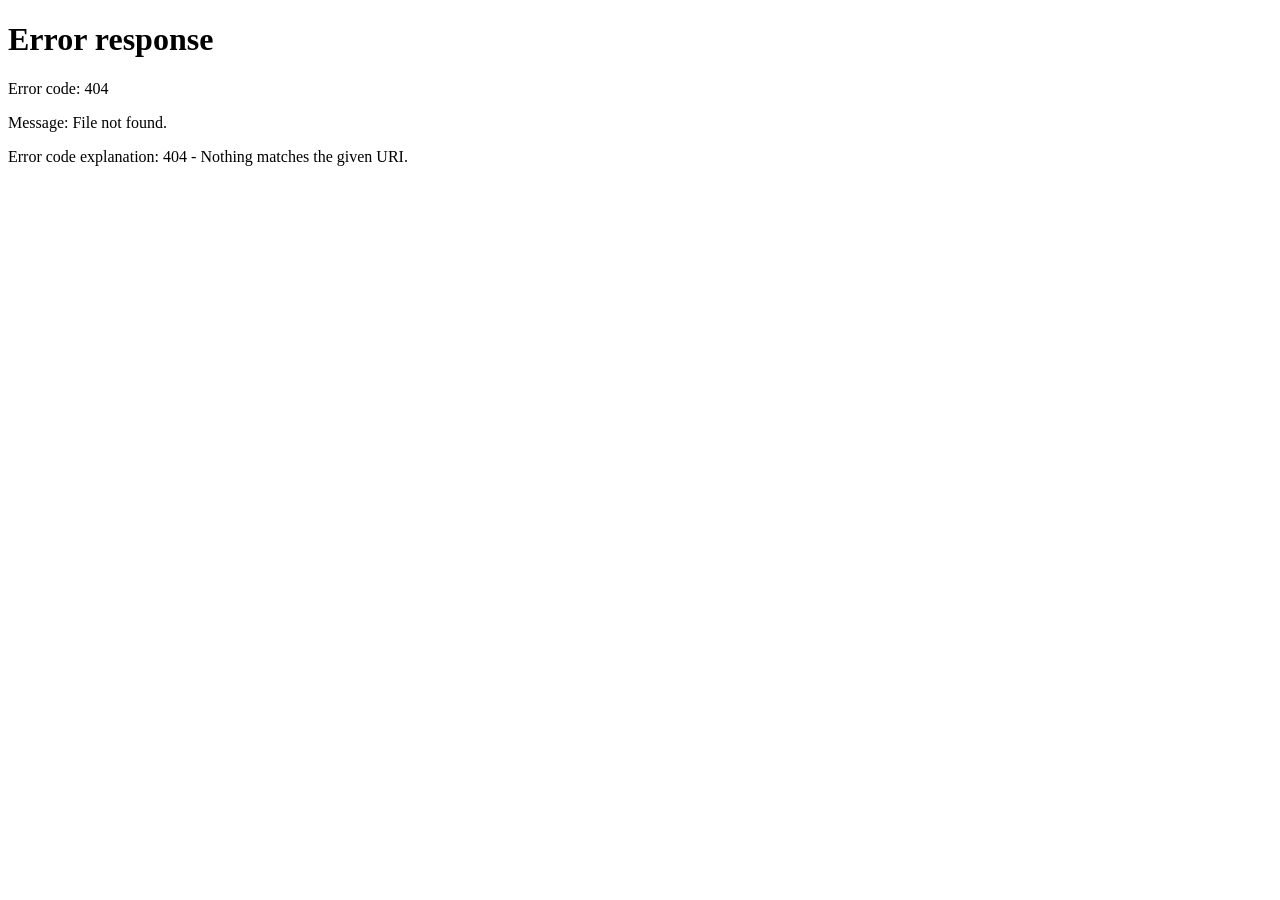
==== commit 152d4c41: "feat: customer sign-in page - login.html: customer ID + PIN, one-click fictional demo account - dash" ====
--- a/static/index.html
+++ b/static/index.html
@@ -4,11 +4,14 @@
   <meta charset="utf-8">
   <meta name="viewport" content="width=device-width, initial-scale=1">
   <title>Halcyon Guard</title>
+  <script>/* not signed in: go to the sign-in page before anything renders */
+    try { if (!localStorage.getItem("halcyon.customerToken") && !sessionStorage.getItem("halcyon.customerToken")) location.replace("/login.html"); } catch (e) {}
+  </script>
   <link rel="icon" href="data:image/svg+xml,%3Csvg xmlns='http://www.w3.org/2000/svg' viewBox='0 0 32 32'%3E%3Crect width='32' height='32' rx='7' fill='%234ad34f'/%3E%3Cpath d='M16 6l8 3v6c0 5-3.4 8.6-8 11-4.6-2.4-8-6-8-11V9z' fill='%2313201a'/%3E%3C/svg%3E">
   <link rel="preconnect" href="https://fonts.googleapis.com">
   <link rel="preconnect" href="https://fonts.gstatic.com" crossorigin>
   <link rel="stylesheet" href="https://fonts.googleapis.com/css2?family=Bricolage+Grotesque:opsz,wght@12..96,500..800&family=Public+Sans:wght@400..700&display=swap">
-  <link rel="stylesheet" href="style.css?v=6">
+  <link rel="stylesheet" href="style.css?v=8">
 </head>
 <body>
   <header class="nav">
@@ -36,6 +39,7 @@
         </label>
         <button id="reset" class="nav-btn">Reset demo</button>
         <span class="who"><span class="avatar" aria-hidden="true">A</span><span id="who">Signing in…</span></span>
+        <button id="signout" class="signout" type="button">Sign out</button>
       </div>
     </div>
   </header>
@@ -45,6 +49,7 @@
       <div>
         <h1>Payment gateway</h1>
         <p class="lede">Every payment the AI agent tries is checked against what Asha actually allowed, before her bank carries it out.</p>
+        <p class="public-note" id="public-note" hidden>This is a shared public demo with fictional data. Other visitors may be using it at the same time; press <b>Reset demo</b> to start fresh.</p>
       </div>
     </div>
 
@@ -162,6 +167,6 @@
   </main>
 
   <div id="toast" class="toast" role="status"></div>
-  <script src="app.js?v=4"></script>
+  <script src="app.js?v=7"></script>
 </body>
 </html>
--- a/static/style.css
+++ b/static/style.css
@@ -114,6 +114,11 @@
 }
 .page-head { display: flex; justify-content: space-between; align-items: flex-end; gap: 1rem; margin-bottom: 1.4rem; }
 .lede { color: var(--muted); font-size: 1.15rem; margin-top: .4rem; max-width: 60ch; }
+.public-note {
+  margin-top: .8rem; display: inline-block; background: var(--accent-soft); border: 1.5px solid var(--accent);
+  color: var(--accent-deep); border-radius: 10px; padding: .45rem .8rem; font-size: .95rem; max-width: 70ch;
+}
+.public-note[hidden] { display: none; }
 
 .card { background: var(--card); border: 2px solid var(--line); border-radius: 14px; padding: 1.3rem 1.4rem; }
 .card.tight { padding: 1rem; }
@@ -297,3 +302,31 @@
   *, *::before, *::after { animation: none !important; transition: none !important; }
   html { scroll-behavior: auto; }
 }
+
+/* ---------- sign-in page ---------- */
+.login-sheet {
+  max-width: 1040px; display: grid; grid-template-columns: 1.1fr .9fr; gap: 2.4rem; align-items: center;
+  margin-top: 3rem; padding: 2.6rem;
+}
+.login-intro h1 { font-size: clamp(1.9rem, 3.2vw, 2.6rem); }
+.login-points { list-style: none; padding: 0; margin: 1.4rem 0 0; display: grid; gap: .7rem; }
+.login-points li { display: flex; align-items: center; gap: .7rem; font-weight: 600; }
+.login-points .pill { min-width: 4.6rem; justify-content: center; }
+.login-card { border: 2px solid var(--ink); box-shadow: var(--print); padding: 1.6rem; }
+.login-card h2 { margin-bottom: 1rem; }
+.login-card label { display: block; font-weight: 700; margin: .8rem 0 .35rem; }
+.login-card form .btn { margin-top: 1.2rem; padding: .65rem 1rem; font-size: 1.05rem; }
+.login-error {
+  margin-top: .9rem; color: var(--block); background: var(--block-soft); border: 1.5px solid var(--block);
+  border-radius: 8px; padding: .5rem .7rem; font-weight: 600;
+}
+.login-error[hidden] { display: none; }
+.demo-account { margin-top: 1.4rem; padding-top: 1.1rem; border-top: 2px dashed var(--line); display: grid; gap: .3rem; }
+.demo-account .btn { justify-self: start; margin-top: .4rem; }
+.demo-account code { font-family: var(--mono); background: var(--paper); border: 1px solid var(--line); border-radius: 5px; padding: 0 .3rem; color: var(--ink); }
+.login-foot { color: var(--ink); opacity: .75; }
+.signout { background: transparent; border: 0; color: #cfe3d5; text-decoration: underline; text-underline-offset: 3px; cursor: pointer; font-weight: 600; padding: .2rem; }
+.signout:hover { color: #fff; }
+@media (max-width: 820px) {
+  .login-sheet { grid-template-columns: 1fr; margin: 1rem .8rem; padding: 1.4rem 1.1rem; gap: 1.4rem; }
+}
